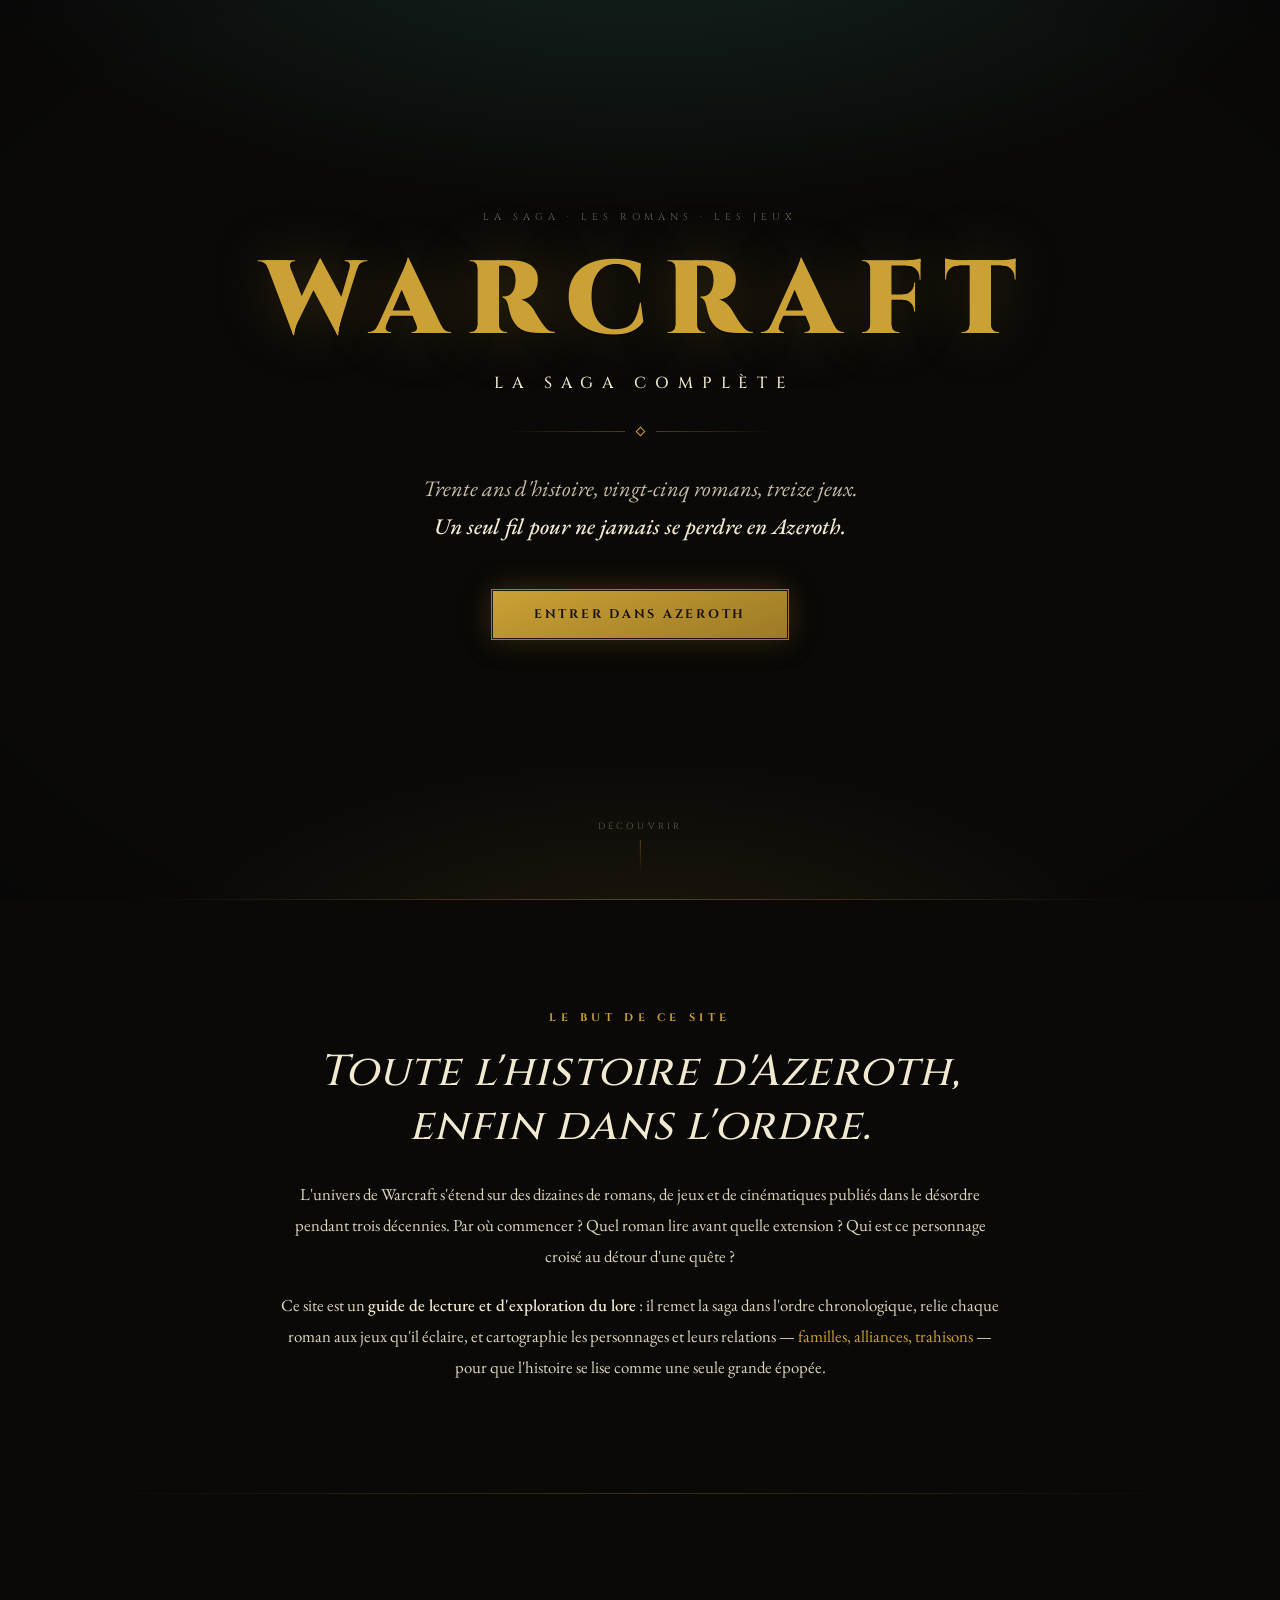
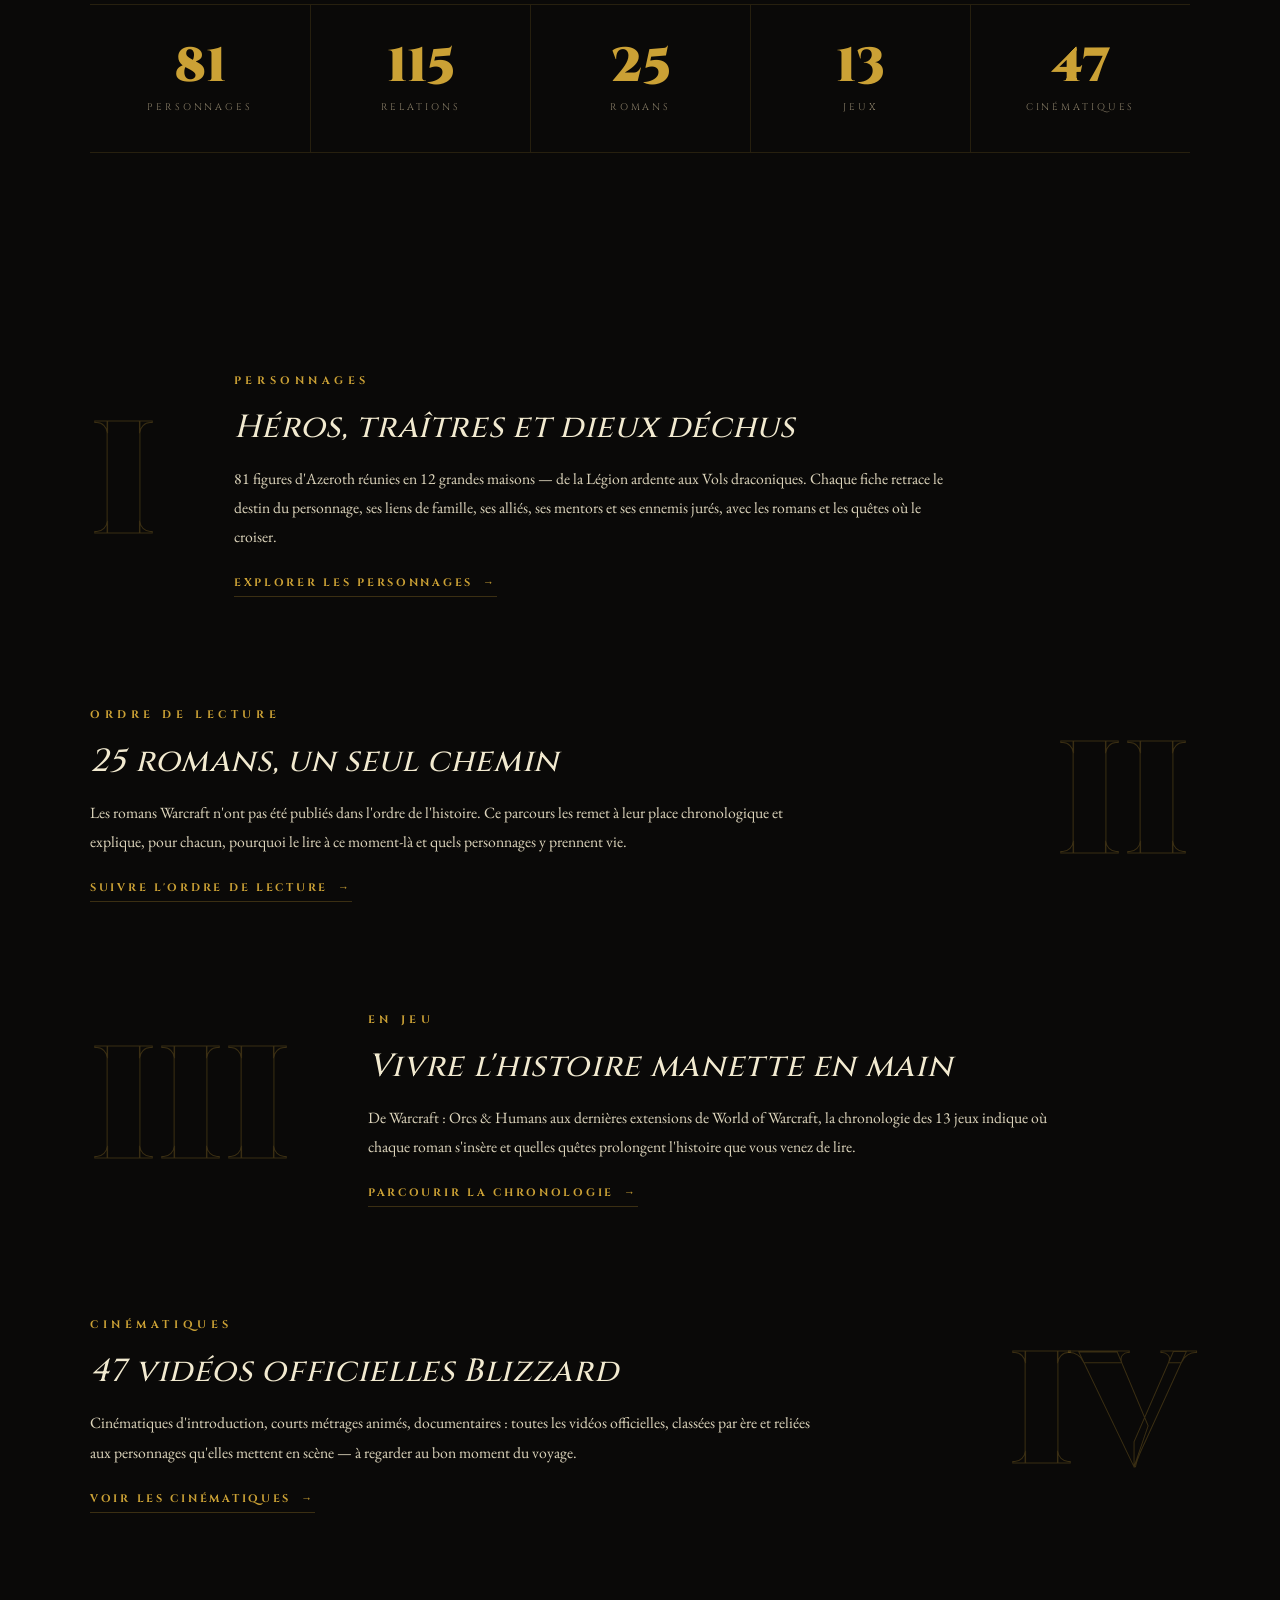
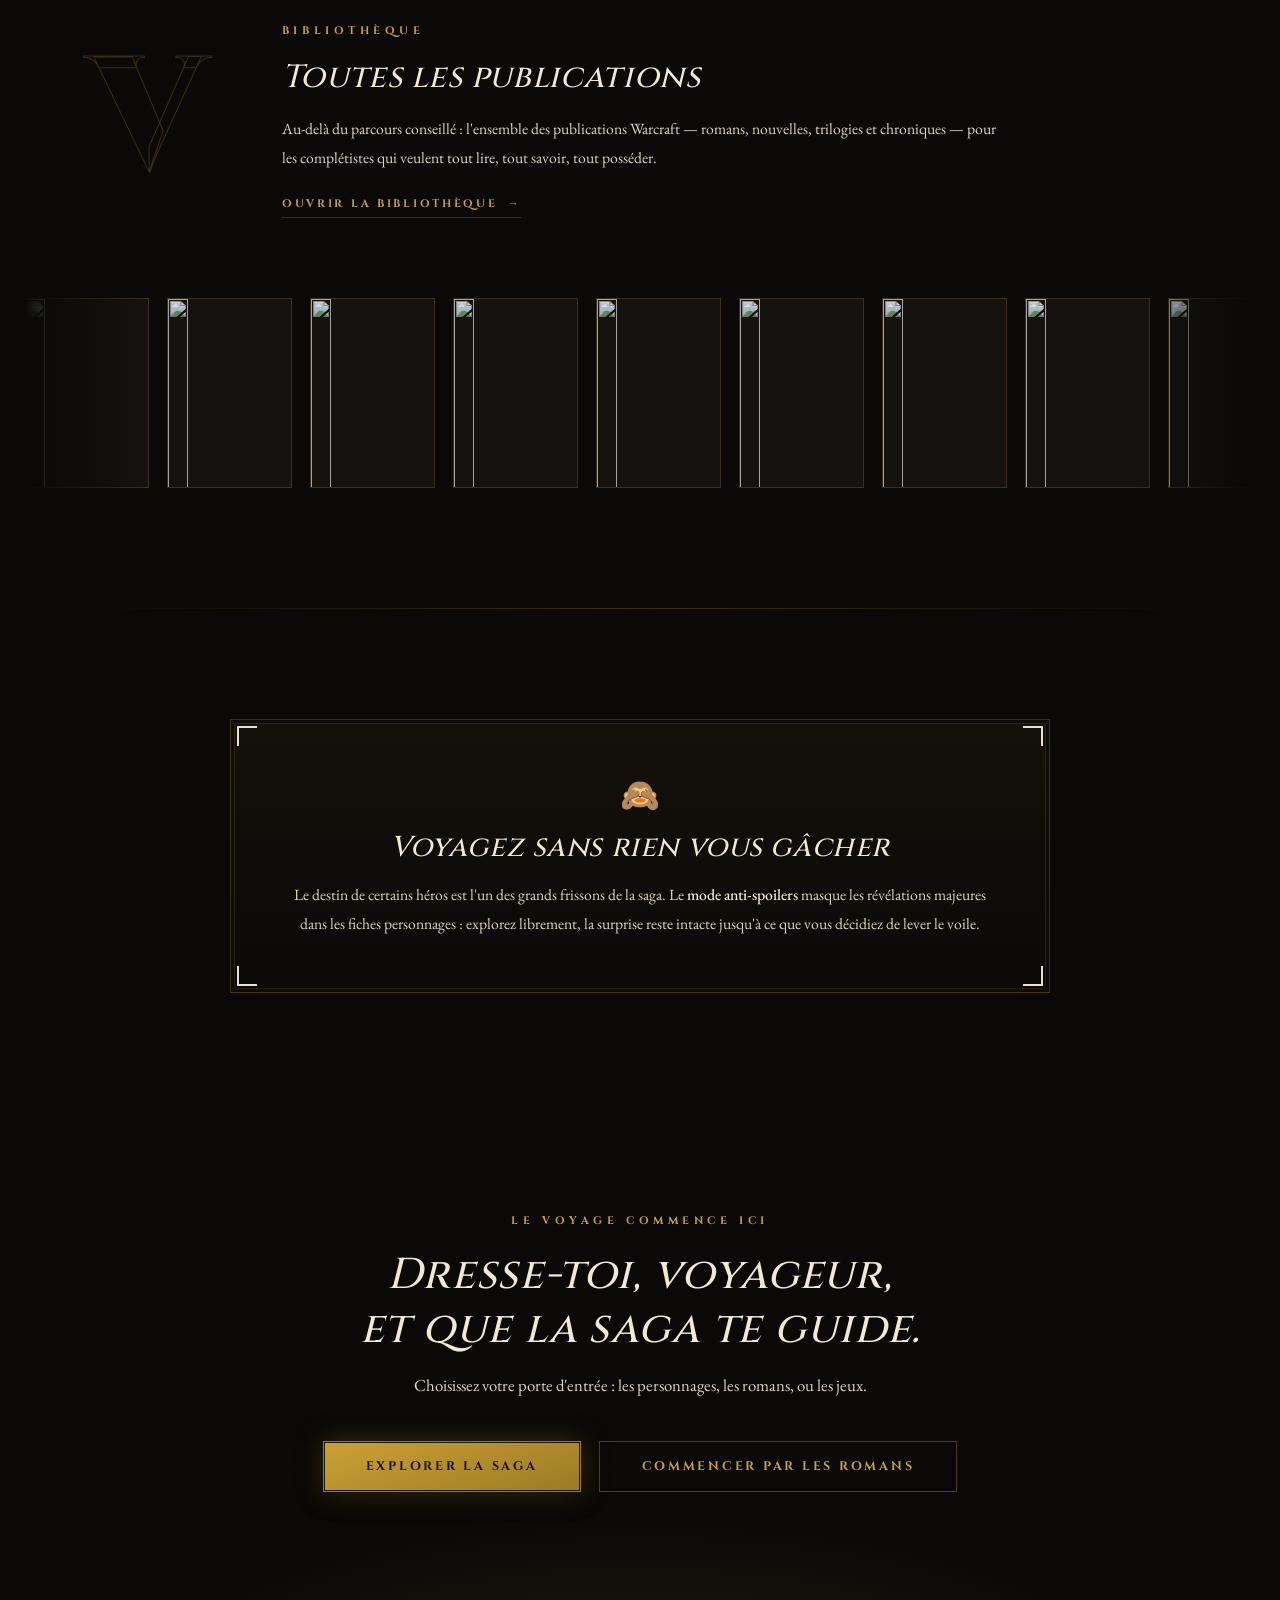
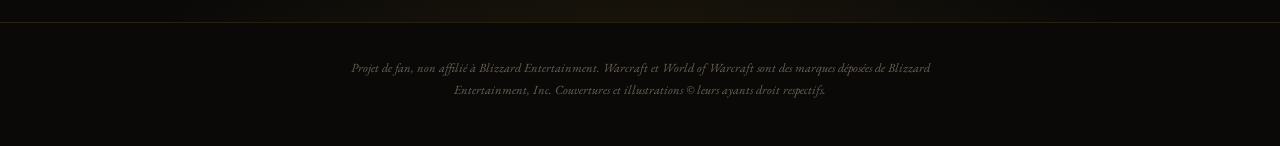
==== index.html @ 32d2cb2a "Warcraft lore project: character tree, reading order, and cinematics" ====
<!DOCTYPE html>
<html lang="fr">
<head>
<meta charset="UTF-8">
<meta name="viewport" content="width=device-width, initial-scale=1.0">
<title>Warcraft — La Saga complète</title>
<link href="https://fonts.googleapis.com/css2?family=Cinzel:wght@500;700;900&family=EB+Garamond:ital,wght@0,400;0,500;1,400;1,500&display=swap" rel="stylesheet">
<style>
:root{
  --bg:#0a0908;
  --panel:#151210;
  --ink:#e8e2d4;--ink-bright:#f2ead0;
  --muted:#8a7f68;--faint:#6b6252;
  --gold:#cba135;--gold-dark:#9c7a25;
  --gold-15:rgba(203,161,53,.15);--gold-25:rgba(203,161,53,.25);--gold-35:rgba(203,161,53,.35);
  --blood:#b0402f;--fel:#82c437;--draenei:#6db3d8;
  --body-text:#ddd5bc;--body-dim:#c9bfa8;
}
*{box-sizing:border-box;margin:0;padding:0;-webkit-tap-highlight-color:transparent}
html{scroll-behavior:smooth}
body{background:var(--bg);color:var(--ink);font-family:'EB Garamond',serif;overflow-x:hidden}

/* ═══ HERO ═══ */
.hero{
  position:relative;min-height:100vh;min-height:100svh;
  display:flex;flex-direction:column;align-items:center;justify-content:center;
  text-align:center;padding:40px 24px 90px;
  background:
    radial-gradient(ellipse 90% 55% at 50% -10%,rgba(28,58,48,.55) 0%,transparent 60%),
    radial-gradient(ellipse 70% 45% at 50% 108%,rgba(203,161,53,.10) 0%,transparent 55%),
    var(--bg);
}
.hero::before{ /* vignette */
  content:"";position:absolute;inset:0;pointer-events:none;
  background:radial-gradient(ellipse 100% 100% at 50% 50%,transparent 55%,rgba(0,0,0,.55) 100%);
}
.hero::after{ /* lueur horizon */
  content:"";position:absolute;left:10%;right:10%;bottom:0;height:1px;
  background:linear-gradient(90deg,transparent,var(--gold-35),transparent);
}
.hero-kicker{position:relative;font-family:'Cinzel',serif;font-size:.62rem;letter-spacing:.5em;text-transform:uppercase;color:var(--faint);margin-bottom:26px}
.hero h1{
  position:relative;font-family:'Cinzel',serif;font-weight:900;
  font-size:clamp(2.6rem,11vw,6.5rem);letter-spacing:.18em;text-transform:uppercase;
  color:var(--gold);line-height:1;margin-right:-.18em;
  text-shadow:0 0 60px rgba(203,161,53,.25),0 2px 0 rgba(0,0,0,.6);
}
.hero-sub{position:relative;font-family:'Cinzel',serif;font-weight:500;font-size:clamp(.7rem,2.4vw,1rem);letter-spacing:.55em;text-transform:uppercase;color:var(--ink-bright);margin:18px 0 0;margin-right:-.55em}
.hero-divider{position:relative;display:flex;align-items:center;gap:12px;margin:34px 0}
.hero-divider span{width:min(120px,22vw);height:1px;background:linear-gradient(90deg,transparent,var(--gold-35))}
.hero-divider span:last-child{background:linear-gradient(90deg,var(--gold-35),transparent)}
.hero-divider i{width:7px;height:7px;border:1px solid var(--gold);transform:rotate(45deg)}
.hero-tag{position:relative;font-style:italic;font-size:clamp(1.05rem,3vw,1.4rem);color:var(--body-dim);max-width:640px;line-height:1.7}
.hero-tag b{color:var(--ink-bright);font-weight:500}
.hero-cta{margin-top:44px;position:relative}
.btn{
  display:inline-block;font-family:'Cinzel',serif;font-weight:700;font-size:.78rem;
  letter-spacing:.22em;text-transform:uppercase;text-decoration:none;
  color:#1a1210;background:linear-gradient(160deg,var(--gold),var(--gold-dark));
  padding:16px 42px;border:1px solid var(--gold-dark);
  box-shadow:0 0 0 1px rgba(10,9,8,.9) inset,0 0 30px rgba(203,161,53,.25),0 6px 20px rgba(0,0,0,.5);
  transition:transform .2s,box-shadow .2s;
}
.btn:hover{transform:translateY(-2px);box-shadow:0 0 0 1px rgba(10,9,8,.9) inset,0 0 45px rgba(203,161,53,.4),0 10px 26px rgba(0,0,0,.55)}
.btn.ghost{
  color:var(--gold);background:none;border:1px solid var(--gold-35);box-shadow:none;
}
.btn.ghost:hover{border-color:var(--gold);background:var(--gold-15);box-shadow:none}
.scroll-cue{
  position:absolute;bottom:26px;left:50%;transform:translateX(-50%);
  color:var(--faint);text-decoration:none;font-family:'Cinzel',serif;
  font-size:.56rem;letter-spacing:.35em;text-transform:uppercase;
  display:flex;flex-direction:column;align-items:center;gap:8px;
}
.scroll-cue::after{content:"";width:1px;height:34px;background:linear-gradient(180deg,var(--gold-35),transparent);animation:cue 2.2s ease infinite}
@keyframes cue{0%,100%{transform:scaleY(.4);transform-origin:top;opacity:.4}50%{transform:scaleY(1);opacity:1}}

/* ═══ SECTIONS COMMUNES ═══ */
section{position:relative;padding:110px 24px}
.wrap{max-width:1100px;margin:0 auto}
.kicker{font-family:'Cinzel',serif;font-weight:700;font-size:.68rem;letter-spacing:.42em;text-transform:uppercase;color:var(--gold);margin-bottom:20px}
.headline{font-family:'Cinzel',serif;font-style:italic;font-weight:500;font-size:clamp(1.7rem,5vw,2.7rem);color:var(--ink-bright);line-height:1.25;letter-spacing:.02em;margin-bottom:26px}
.prose{font-size:1.05rem;line-height:1.85;color:var(--body-text);max-width:720px}
.prose + .prose{margin-top:18px}
.prose b{color:var(--ink-bright);font-weight:500}
.prose .g{color:var(--gold)}
.rule{height:1px;max-width:1100px;margin:0 auto;background:linear-gradient(90deg,transparent,var(--gold-25),transparent)}

/* Apparition au scroll */
.reveal{opacity:0;transform:translateY(26px);transition:opacity .7s ease,transform .7s ease}
.reveal.in{opacity:1;transform:none}

/* ═══ MANIFESTE ═══ */
#but{text-align:center}
#but .prose{margin-left:auto;margin-right:auto}

/* ═══ CHIFFRES ═══ */
.stats{display:flex;flex-wrap:wrap;justify-content:center;gap:0;border-top:1px solid var(--gold-15);border-bottom:1px solid var(--gold-15)}
.stat{flex:1 1 160px;text-align:center;padding:38px 18px;border-left:1px solid var(--gold-15)}
.stat:first-child{border-left:none}
.stat .n{font-family:'Cinzel',serif;font-weight:900;font-size:clamp(2rem,5vw,3rem);color:var(--gold);line-height:1}
.stat .l{margin-top:10px;font-family:'Cinzel',serif;font-size:.6rem;letter-spacing:.3em;text-transform:uppercase;color:var(--muted)}

/* ═══ CHAPITRES (features) ═══ */
.chapter{display:flex;align-items:center;gap:clamp(30px,6vw,80px);max-width:1100px;margin:0 auto}
.chapter + .chapter{margin-top:110px}
.chapter:nth-child(even){flex-direction:row-reverse}
.ch-num{
  flex:0 0 auto;font-family:'Cinzel',serif;font-weight:900;
  font-size:clamp(5rem,14vw,10rem);line-height:.9;color:transparent;
  -webkit-text-stroke:1px var(--gold-25);user-select:none;
}
.ch-body{flex:1;min-width:0}
.ch-body .headline{font-size:clamp(1.4rem,3.6vw,2rem);margin-bottom:16px}
.ch-body .prose{font-size:.98rem}
.ch-link{display:inline-flex;align-items:center;gap:10px;margin-top:24px;font-family:'Cinzel',serif;font-weight:700;font-size:.68rem;letter-spacing:.25em;text-transform:uppercase;color:var(--gold);text-decoration:none;border-bottom:1px solid var(--gold-25);padding-bottom:6px;transition:border-color .2s,gap .2s}
.ch-link:hover{border-color:var(--gold);gap:16px}
.ch-link::after{content:"→"}
@media(max-width:720px){
  .chapter,.chapter:nth-child(even){flex-direction:column;text-align:center;gap:14px}
  .ch-num{font-size:4.4rem}
  .chapter .prose{margin-left:auto;margin-right:auto}
}

/* ═══ FRISE DE COUVERTURES ═══ */
.covers-strip{position:relative;margin-top:70px;overflow:hidden;padding:10px 0}
.covers-strip::before,.covers-strip::after{content:"";position:absolute;top:0;bottom:0;width:120px;z-index:2;pointer-events:none}
.covers-strip::before{left:0;background:linear-gradient(90deg,var(--bg),transparent)}
.covers-strip::after{right:0;background:linear-gradient(-90deg,var(--bg),transparent)}
.covers-row{display:flex;gap:18px;width:max-content;animation:slide 55s linear infinite}
.covers-strip:hover .covers-row{animation-play-state:paused}
@keyframes slide{from{transform:translateX(0)}to{transform:translateX(-50%)}}
.covers-row img{
  height:190px;aspect-ratio:250/380;object-fit:cover;display:block;
  background:#1a1512;border:1px solid var(--gold-25);
  filter:saturate(.8) brightness(.85);transition:filter .3s,transform .3s;
}
.covers-row img:hover{filter:none;transform:translateY(-4px)}

/* ═══ ANTI-SPOILERS ═══ */
.spoiler-box{
  max-width:820px;margin:0 auto;text-align:center;padding:54px 34px;position:relative;
  border:1px solid var(--gold-25);
  box-shadow:inset 0 0 0 3px rgba(10,9,8,.9),inset 0 0 0 4px var(--gold-15);
  background:linear-gradient(180deg,rgba(203,161,53,.05),transparent);
}
.corner{position:absolute;width:20px;height:20px;border-color:var(--gold)}
.corner.tl{left:6px;top:6px;border-top:2px solid;border-left:2px solid}
.corner.tr{right:6px;top:6px;border-top:2px solid;border-right:2px solid}
.corner.bl{left:6px;bottom:6px;border-bottom:2px solid;border-left:2px solid}
.corner.br{right:6px;bottom:6px;border-bottom:2px solid;border-right:2px solid}
.spoiler-box .emoji{font-size:2rem;margin-bottom:14px}
.spoiler-box .headline{font-size:clamp(1.3rem,3.4vw,1.8rem);margin-bottom:14px}
.spoiler-box .prose{margin-left:auto;margin-right:auto;font-size:.98rem}

/* ═══ FINAL ═══ */
#final{text-align:center;padding-bottom:130px;
  background:radial-gradient(ellipse 70% 60% at 50% 115%,rgba(203,161,53,.12) 0%,transparent 60%)}
#final .headline{margin-bottom:14px}
#final .prose{margin:0 auto 40px}
.cta-row{display:flex;flex-wrap:wrap;justify-content:center;gap:18px}

/* ═══ FOOTER ═══ */
footer{border-top:1px solid var(--gold-15);padding:34px 24px 44px;text-align:center}
footer p{font-size:.78rem;color:var(--faint);font-style:italic;line-height:1.8;max-width:640px;margin:0 auto}
</style>
</head>
<body>

<!-- ═══ HERO ═══ -->
<header class="hero">
  <div class="hero-kicker">La saga · Les romans · Les jeux</div>
  <h1>Warcraft</h1>
  <div class="hero-sub">La Saga complète</div>
  <div class="hero-divider"><span></span><i></i><span></span></div>
  <p class="hero-tag">Trente ans d'histoire, vingt-cinq romans, treize jeux.<br>
  <b>Un seul fil pour ne jamais se perdre en Azeroth.</b></p>
  <div class="hero-cta"><a class="btn" href="arbre-cytoscape.html">Entrer dans Azeroth</a></div>
  <a class="scroll-cue" href="#but">Découvrir</a>
</header>

<!-- ═══ LE BUT ═══ -->
<section id="but">
  <div class="wrap reveal">
    <div class="kicker">Le but de ce site</div>
    <h2 class="headline">Toute l'histoire d'Azeroth,<br>enfin dans l'ordre.</h2>
    <p class="prose">L'univers de Warcraft s'étend sur des dizaines de romans, de jeux et de cinématiques publiés dans le désordre pendant trois décennies. Par où commencer&nbsp;? Quel roman lire avant quelle extension&nbsp;? Qui est ce personnage croisé au détour d'une quête&nbsp;?</p>
    <p class="prose">Ce site est un <b>guide de lecture et d'exploration du lore</b>&nbsp;: il remet la saga dans l'ordre chronologique, relie chaque roman aux jeux qu'il éclaire, et cartographie les personnages et leurs relations — <span class="g">familles, alliances, trahisons</span> — pour que l'histoire se lise comme une seule grande épopée.</p>
  </div>
</section>

<div class="rule"></div>

<!-- ═══ CHIFFRES ═══ -->
<section id="chiffres">
  <div class="wrap reveal">
    <div class="stats">
      <div class="stat"><div class="n">81</div><div class="l">Personnages</div></div>
      <div class="stat"><div class="n">115</div><div class="l">Relations</div></div>
      <div class="stat"><div class="n">25</div><div class="l">Romans</div></div>
      <div class="stat"><div class="n">13</div><div class="l">Jeux</div></div>
      <div class="stat"><div class="n">47</div><div class="l">Cinématiques</div></div>
    </div>
  </div>
</section>

<!-- ═══ CHAPITRES ═══ -->
<section id="chapitres">
  <div class="chapter reveal">
    <div class="ch-num">I</div>
    <div class="ch-body">
      <div class="kicker">Personnages</div>
      <h3 class="headline">Héros, traîtres et dieux déchus</h3>
      <p class="prose">81 figures d'Azeroth réunies en 12 grandes maisons — de la Légion ardente aux Vols draconiques. Chaque fiche retrace le destin du personnage, ses liens de famille, ses alliés, ses mentors et ses ennemis jurés, avec les romans et les quêtes où le croiser.</p>
      <a class="ch-link" href="arbre-cytoscape.html#tree">Explorer les personnages</a>
    </div>
  </div>

  <div class="chapter reveal">
    <div class="ch-num">II</div>
    <div class="ch-body">
      <div class="kicker">Ordre de lecture</div>
      <h3 class="headline">25 romans, un seul chemin</h3>
      <p class="prose">Les romans Warcraft n'ont pas été publiés dans l'ordre de l'histoire. Ce parcours les remet à leur place chronologique et explique, pour chacun, pourquoi le lire à ce moment-là et quels personnages y prennent vie.</p>
      <a class="ch-link" href="arbre-cytoscape.html#books">Suivre l'ordre de lecture</a>
    </div>
  </div>

  <div class="chapter reveal">
    <div class="ch-num">III</div>
    <div class="ch-body">
      <div class="kicker">En jeu</div>
      <h3 class="headline">Vivre l'histoire manette en main</h3>
      <p class="prose">De Warcraft&nbsp;: Orcs &amp; Humans aux dernières extensions de World of Warcraft, la chronologie des 13 jeux indique où chaque roman s'insère et quelles quêtes prolongent l'histoire que vous venez de lire.</p>
      <a class="ch-link" href="arbre-cytoscape.html#game">Parcourir la chronologie</a>
    </div>
  </div>

  <div class="chapter reveal">
    <div class="ch-num">IV</div>
    <div class="ch-body">
      <div class="kicker">Cinématiques</div>
      <h3 class="headline">47 vidéos officielles Blizzard</h3>
      <p class="prose">Cinématiques d'introduction, courts métrages animés, documentaires&nbsp;: toutes les vidéos officielles, classées par ère et reliées aux personnages qu'elles mettent en scène — à regarder au bon moment du voyage.</p>
      <a class="ch-link" href="arbre-cytoscape.html#videos">Voir les cinématiques</a>
    </div>
  </div>

  <div class="chapter reveal">
    <div class="ch-num">V</div>
    <div class="ch-body">
      <div class="kicker">Bibliothèque</div>
      <h3 class="headline">Toutes les publications</h3>
      <p class="prose">Au-delà du parcours conseillé&nbsp;: l'ensemble des publications Warcraft — romans, nouvelles, trilogies et chroniques — pour les complétistes qui veulent tout lire, tout savoir, tout posséder.</p>
      <a class="ch-link" href="arbre-cytoscape.html#lib">Ouvrir la bibliothèque</a>
    </div>
  </div>

  <!-- Frise de couvertures -->
  <div class="covers-strip reveal">
    <div class="covers-row" id="covers-row">
      <img src="https://warcraft.wiki.gg/images/thumb/RiseoftheHorde-Cover2016.jpg/250px-RiseoftheHorde-Cover2016.jpg" alt="" loading="lazy">
      <img src="https://warcraft.wiki.gg/images/thumb/LastGuardian-Cover-2016.jpg/250px-LastGuardian-Cover-2016.jpg" alt="" loading="lazy">
      <img src="https://warcraft.wiki.gg/images/thumb/TidesofDarkness-Cover.jpg/250px-TidesofDarkness-Cover.jpg" alt="" loading="lazy">
      <img src="https://warcraft.wiki.gg/images/thumb/DayoftheDragon-Cover2019.jpg/250px-DayoftheDragon-Cover2019.jpg" alt="" loading="lazy">
      <img src="https://warcraft.wiki.gg/images/thumb/BeyondtheDarkPortal-Cover.jpg/250px-BeyondtheDarkPortal-Cover.jpg" alt="" loading="lazy">
      <img src="https://warcraft.wiki.gg/images/thumb/OfBloodandHonor-Cover.jpg/250px-OfBloodandHonor-Cover.jpg" alt="" loading="lazy">
      <img src="https://warcraft.wiki.gg/images/thumb/CycleofHatred.jpg/250px-CycleofHatred.jpg" alt="" loading="lazy">
      <img src="https://warcraft.wiki.gg/images/thumb/WaroftheAncients-One-Cover2017.jpg/250px-WaroftheAncients-One-Cover2017.jpg" alt="" loading="lazy">
      <img src="https://warcraft.wiki.gg/images/thumb/ShatteringCover-Blizzard_Legends.jpg/250px-ShatteringCover-Blizzard_Legends.jpg" alt="" loading="lazy">
      <img src="https://warcraft.wiki.gg/images/thumb/ThrallTwilightOfTheAspectsCover.jpg/250px-ThrallTwilightOfTheAspectsCover.jpg" alt="" loading="lazy">
    </div>
  </div>
</section>

<div class="rule"></div>

<!-- ═══ ANTI-SPOILERS ═══ -->
<section id="spoilers">
  <div class="spoiler-box reveal">
    <i class="corner tl"></i><i class="corner tr"></i><i class="corner bl"></i><i class="corner br"></i>
    <div class="emoji">🙈</div>
    <h3 class="headline">Voyagez sans rien vous gâcher</h3>
    <p class="prose">Le destin de certains héros est l'un des grands frissons de la saga. Le <b>mode anti-spoilers</b> masque les révélations majeures dans les fiches personnages&nbsp;: explorez librement, la surprise reste intacte jusqu'à ce que vous décidiez de lever le voile.</p>
  </div>
</section>

<!-- ═══ FINAL ═══ -->
<section id="final">
  <div class="wrap reveal">
    <div class="kicker">Le voyage commence ici</div>
    <h2 class="headline">Dresse-toi, voyageur,<br>et que la saga te guide.</h2>
    <p class="prose">Choisissez votre porte d'entrée&nbsp;: les personnages, les romans, ou les jeux.</p>
    <div class="cta-row">
      <a class="btn" href="arbre-cytoscape.html">Explorer la saga</a>
      <a class="btn ghost" href="arbre-cytoscape.html#books">Commencer par les romans</a>
    </div>
  </div>
</section>

<footer>
  <p>Projet de fan, non affilié à Blizzard Entertainment. Warcraft et World of Warcraft sont des marques déposées de Blizzard Entertainment, Inc. Couvertures et illustrations © leurs ayants droit respectifs.</p>
</footer>

<script>
/* Apparition au scroll */
const io=new IntersectionObserver(es=>es.forEach(e=>{
  if(e.isIntersecting){e.target.classList.add("in");io.unobserve(e.target)}
}),{threshold:.15});
document.querySelectorAll(".reveal").forEach(el=>io.observe(el));

/* Boucle infinie de la frise : on duplique la rangée */
const row=document.getElementById("covers-row");
row.innerHTML+=row.innerHTML;
</script>

</body>
</html>
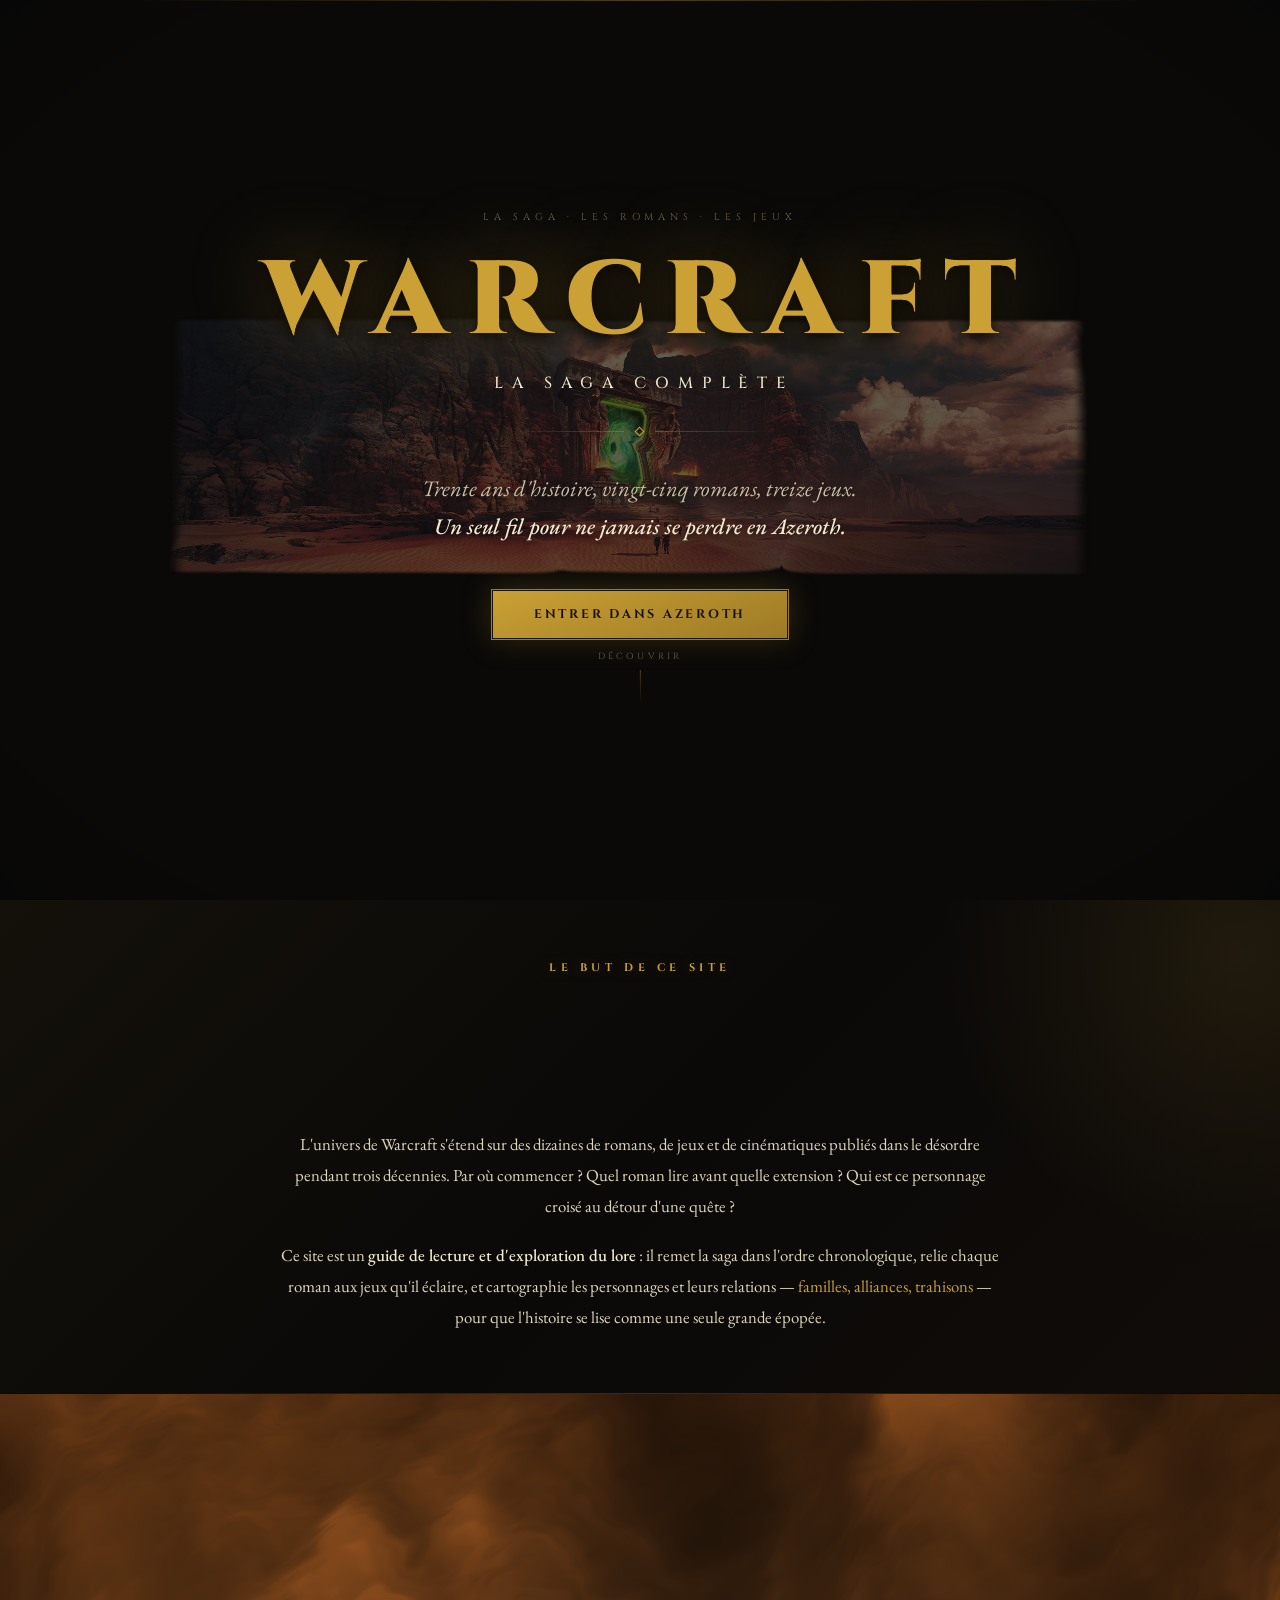
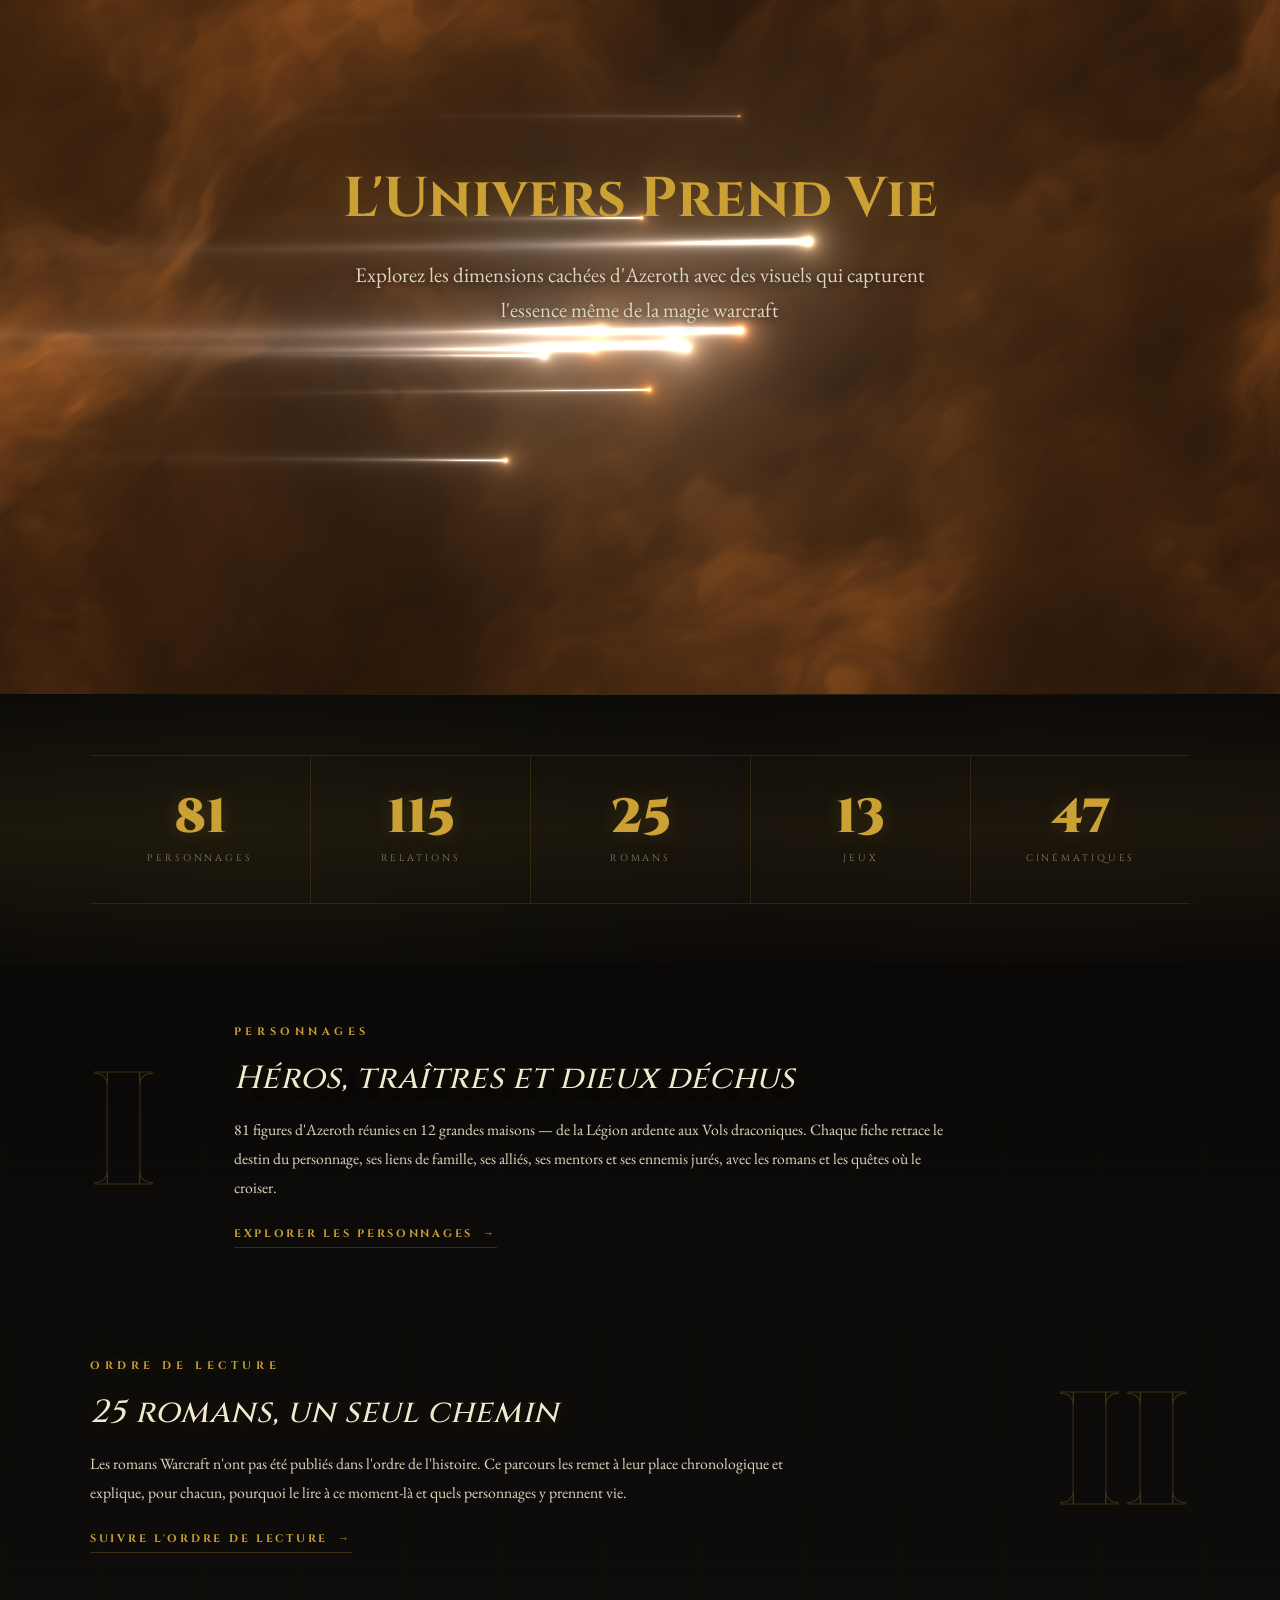
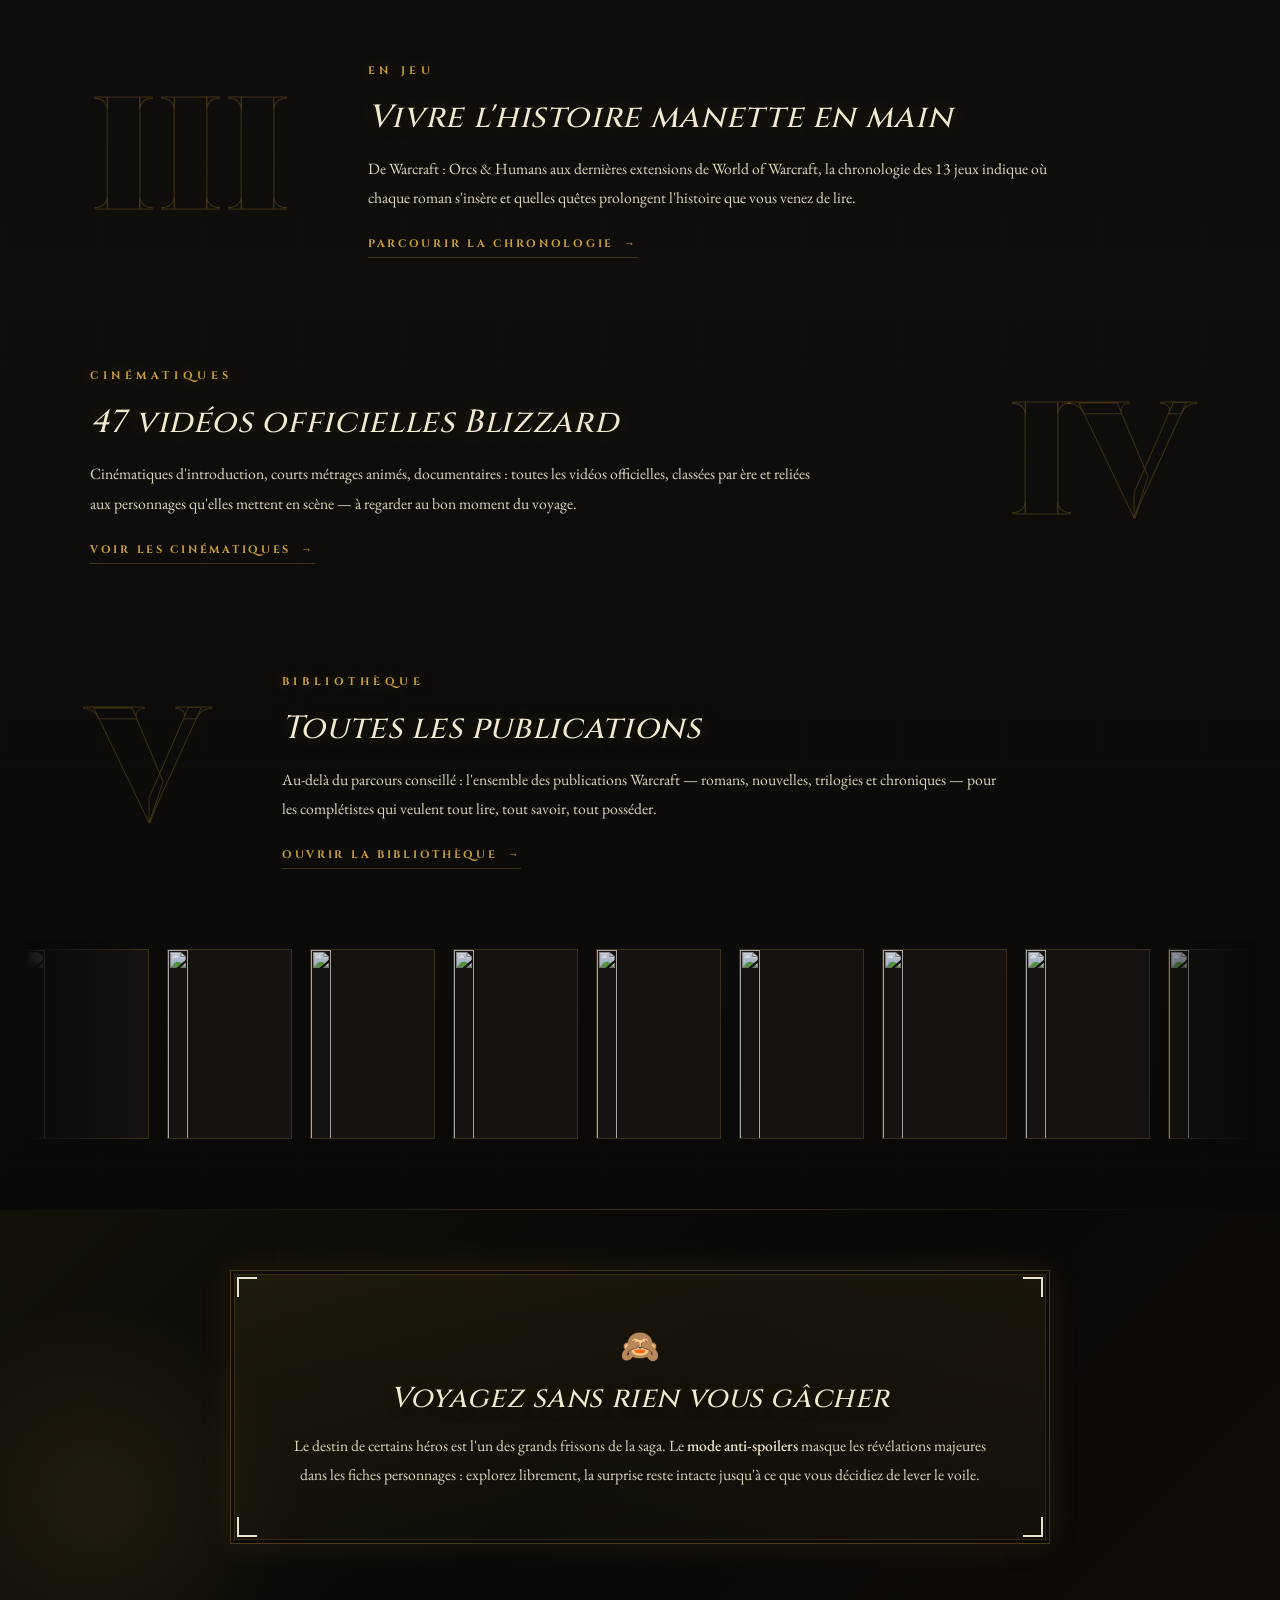
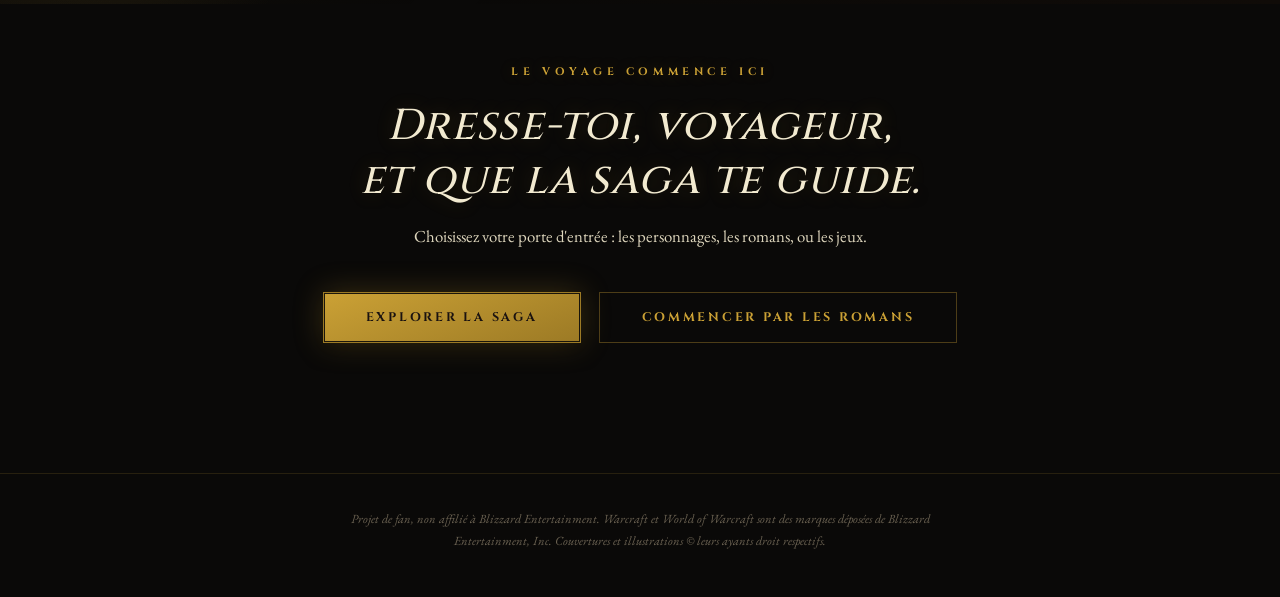
==== commit f5a6fec2: "Enhanced landing page with WebGL water ripple effect and animated shader hero - Added water-ripple.j" ====
--- a/index.html
+++ b/index.html
@@ -24,11 +24,20 @@
 .hero{
   position:relative;min-height:100vh;min-height:100svh;
   display:flex;flex-direction:column;align-items:center;justify-content:center;
-  text-align:center;padding:40px 24px 90px;
-  background:
-    radial-gradient(ellipse 90% 55% at 50% -10%,rgba(28,58,48,.55) 0%,transparent 60%),
-    radial-gradient(ellipse 70% 45% at 50% 108%,rgba(203,161,53,.10) 0%,transparent 55%),
-    var(--bg);
+  text-align:center;overflow:hidden;
+}
+#water-ripple-canvas{
+  position:absolute;top:0;left:0;width:100%;height:100%;
+  display:block;z-index:0;opacity:.35;margin:0;padding:0;border:0;
+}
+.hero::after{
+  content:'';position:absolute;inset:0;background:linear-gradient(180deg,rgba(10,9,8,.65) 0%,rgba(10,9,8,.55) 50%,rgba(10,9,8,.65) 100%);
+  z-index:5;pointer-events:none;
+}
+.hero-content{
+  position:relative;z-index:10;padding:40px 24px 90px;
+  display:flex;flex-direction:column;align-items:center;justify-content:center;
+  pointer-events:auto;
 }
 .hero::before{ /* vignette */
   content:"";position:absolute;inset:0;pointer-events:none;
@@ -43,14 +52,14 @@
   position:relative;font-family:'Cinzel',serif;font-weight:900;
   font-size:clamp(2.6rem,11vw,6.5rem);letter-spacing:.18em;text-transform:uppercase;
   color:var(--gold);line-height:1;margin-right:-.18em;
-  text-shadow:0 0 60px rgba(203,161,53,.25),0 2px 0 rgba(0,0,0,.6);
+  text-shadow:0 0 80px rgba(203,161,53,.4),0 0 30px rgba(0,0,0,.9),0 4px 8px rgba(0,0,0,.8);
 }
 .hero-sub{position:relative;font-family:'Cinzel',serif;font-weight:500;font-size:clamp(.7rem,2.4vw,1rem);letter-spacing:.55em;text-transform:uppercase;color:var(--ink-bright);margin:18px 0 0;margin-right:-.55em}
 .hero-divider{position:relative;display:flex;align-items:center;gap:12px;margin:34px 0}
 .hero-divider span{width:min(120px,22vw);height:1px;background:linear-gradient(90deg,transparent,var(--gold-35))}
 .hero-divider span:last-child{background:linear-gradient(90deg,var(--gold-35),transparent)}
 .hero-divider i{width:7px;height:7px;border:1px solid var(--gold);transform:rotate(45deg)}
-.hero-tag{position:relative;font-style:italic;font-size:clamp(1.05rem,3vw,1.4rem);color:var(--body-dim);max-width:640px;line-height:1.7}
+.hero-tag{position:relative;font-style:italic;font-size:clamp(1.05rem,3vw,1.4rem);color:var(--body-dim);max-width:640px;line-height:1.7;text-shadow:0 2px 8px rgba(0,0,0,.8),0 0 20px rgba(0,0,0,.6)}
 .hero-tag b{color:var(--ink-bright);font-weight:500}
 .hero-cta{margin-top:44px;position:relative}
 .btn{
@@ -76,10 +85,27 @@
 @keyframes cue{0%,100%{transform:scaleY(.4);transform-origin:top;opacity:.4}50%{transform:scaleY(1);opacity:1}}
 
 /* ═══ SECTIONS COMMUNES ═══ */
-section{position:relative;padding:110px 24px}
+section{position:relative;padding:60px 24px}
 .wrap{max-width:1100px;margin:0 auto}
-.kicker{font-family:'Cinzel',serif;font-weight:700;font-size:.68rem;letter-spacing:.42em;text-transform:uppercase;color:var(--gold);margin-bottom:20px}
-.headline{font-family:'Cinzel',serif;font-style:italic;font-weight:500;font-size:clamp(1.7rem,5vw,2.7rem);color:var(--ink-bright);line-height:1.25;letter-spacing:.02em;margin-bottom:26px}
+.kicker{
+  font-family:'Cinzel',serif;font-weight:700;font-size:.68rem;
+  letter-spacing:.42em;text-transform:uppercase;
+  color:var(--gold);margin-bottom:20px;
+  text-shadow:0 0 15px rgba(203,161,53,.3);
+  animation:slideDown .6s ease forwards;
+  opacity:0;
+}
+@keyframes slideDown{from{opacity:0;transform:translateY(-10px)}to{opacity:1;transform:translateY(0)}}
+.headline{
+  font-family:'Cinzel',serif;font-style:italic;font-weight:500;
+  font-size:clamp(1.7rem,5vw,2.7rem);color:var(--ink-bright);
+  line-height:1.25;letter-spacing:.02em;margin-bottom:26px;
+  text-shadow:0 0 20px rgba(203,161,53,.2), 0 4px 12px rgba(0,0,0,.4);
+  transition:all .3s ease;
+}
+.headline:hover{
+  text-shadow:0 0 40px rgba(203,161,53,.4), 0 4px 20px rgba(0,0,0,.5);
+}
 .prose{font-size:1.05rem;line-height:1.85;color:var(--body-text);max-width:720px}
 .prose + .prose{margin-top:18px}
 .prose b{color:var(--ink-bright);font-weight:500}
@@ -91,18 +117,67 @@
 .reveal.in{opacity:1;transform:none}
 
 /* ═══ MANIFESTE ═══ */
-#but{text-align:center}
+#but{
+  text-align:center;
+  background:linear-gradient(135deg,rgba(203,161,53,.05) 0%,transparent 50%,rgba(139,69,19,.05) 100%);
+  position:relative;
+  overflow:hidden;
+}
+#but::before{
+  content:'';position:absolute;top:-50%;right:-20%;width:600px;height:600px;
+  background:radial-gradient(circle,rgba(203,161,53,.1) 0%,transparent 70%);
+  animation:float 20s ease-in-out infinite;
+  z-index:0;pointer-events:none;
+}
+#but .wrap{position:relative;z-index:1}
 #but .prose{margin-left:auto;margin-right:auto}
+#but .headline{animation:fadeInUp .8s ease forwards;opacity:0}
+@keyframes float{0%,100%{transform:translateY(0px)}50%{transform:translateY(30px)}}
 
 /* ═══ CHIFFRES ═══ */
+#chiffres{
+  background:linear-gradient(180deg,rgba(10,9,8,0) 0%,rgba(203,161,53,.08) 50%,rgba(10,9,8,0) 100%);
+  position:relative;
+  overflow:hidden;
+}
+#chiffres::before{
+  content:'';position:absolute;inset:0;
+  background-image:radial-gradient(circle at 20% 50%, rgba(203,161,53,.03) 0%, transparent 50%),
+                    radial-gradient(circle at 80% 50%, rgba(139,69,19,.03) 0%, transparent 50%);
+  z-index:0;pointer-events:none;
+}
+#chiffres .wrap{position:relative;z-index:1}
 .stats{display:flex;flex-wrap:wrap;justify-content:center;gap:0;border-top:1px solid var(--gold-15);border-bottom:1px solid var(--gold-15)}
-.stat{flex:1 1 160px;text-align:center;padding:38px 18px;border-left:1px solid var(--gold-15)}
+.stat{flex:1 1 160px;text-align:center;padding:38px 18px;border-left:1px solid var(--gold-15);transition:all .3s ease}
+.stat:hover{background:rgba(203,161,53,.05);transform:translateY(-2px)}
 .stat:first-child{border-left:none}
-.stat .n{font-family:'Cinzel',serif;font-weight:900;font-size:clamp(2rem,5vw,3rem);color:var(--gold);line-height:1}
+.stat .n{font-family:'Cinzel',serif;font-weight:900;font-size:clamp(2rem,5vw,3rem);color:var(--gold);line-height:1;text-shadow:0 0 20px rgba(203,161,53,.2)}
 .stat .l{margin-top:10px;font-family:'Cinzel',serif;font-size:.6rem;letter-spacing:.3em;text-transform:uppercase;color:var(--muted)}
 
 /* ═══ CHAPITRES (features) ═══ */
-.chapter{display:flex;align-items:center;gap:clamp(30px,6vw,80px);max-width:1100px;margin:0 auto}
+#chapitres{
+  background:linear-gradient(to bottom,
+    rgba(10,9,8,1) 0%,
+    rgba(30,25,20,.3) 50%,
+    rgba(10,9,8,1) 100%);
+  position:relative;
+}
+#chapitres::before{
+  content:'';position:absolute;top:0;left:0;right:0;height:100%;
+  background-image:
+    linear-gradient(90deg, rgba(203,161,53,.02) 1px, transparent 1px),
+    linear-gradient(0deg, rgba(203,161,53,.02) 1px, transparent 1px);
+  background-size:100px 100px;
+  opacity:.5;pointer-events:none;
+}
+#chapitres .wrap{position:relative;z-index:1}
+.chapter{display:flex;align-items:center;gap:clamp(30px,6vw,80px);max-width:1100px;margin:0 auto;position:relative}
+.chapter::before{
+  content:'';position:absolute;left:-100px;top:0;bottom:0;width:1px;
+  background:linear-gradient(180deg,transparent 0%,var(--gold-25) 50%,transparent 100%);
+  opacity:0;transition:opacity .5s ease;
+}
+.chapter:hover::before{opacity:1}
 .chapter + .chapter{margin-top:110px}
 .chapter:nth-child(even){flex-direction:row-reverse}
 .ch-num{
@@ -138,11 +213,32 @@
 .covers-row img:hover{filter:none;transform:translateY(-4px)}
 
 /* ═══ ANTI-SPOILERS ═══ */
+#spoilers{
+  background:linear-gradient(135deg,rgba(203,161,53,.05) 0%,transparent 50%,rgba(139,69,19,.05) 100%);
+  position:relative;
+  overflow:hidden;
+}
+#spoilers::before{
+  content:'';position:absolute;bottom:-100px;left:-100px;
+  width:400px;height:400px;
+  background:radial-gradient(circle,rgba(203,161,53,.1) 0%,transparent 70%);
+  animation:pulse 4s ease-in-out infinite;
+  z-index:0;pointer-events:none;
+}
+#spoilers .wrap{position:relative;z-index:1}
+@keyframes pulse{0%,100%{transform:scale(1);opacity:.5}50%{transform:scale(1.1);opacity:.8}}
 .spoiler-box{
   max-width:820px;margin:0 auto;text-align:center;padding:54px 34px;position:relative;
   border:1px solid var(--gold-25);
-  box-shadow:inset 0 0 0 3px rgba(10,9,8,.9),inset 0 0 0 4px var(--gold-15);
-  background:linear-gradient(180deg,rgba(203,161,53,.05),transparent);
+  box-shadow:inset 0 0 0 3px rgba(10,9,8,.9),inset 0 0 0 4px var(--gold-15),
+             0 0 30px rgba(203,161,53,.1);
+  background:linear-gradient(180deg,rgba(203,161,53,.08),rgba(203,161,53,.03));
+  transition:all .3s ease;
+}
+.spoiler-box:hover{
+  box-shadow:inset 0 0 0 3px rgba(10,9,8,.9),inset 0 0 0 4px var(--gold-15),
+             0 0 50px rgba(203,161,53,.2);
+  transform:translateY(-4px);
 }
 .corner{position:absolute;width:20px;height:20px;border-color:var(--gold)}
 .corner.tl{left:6px;top:6px;border-top:2px solid;border-left:2px solid}
@@ -154,11 +250,28 @@
 .spoiler-box .prose{margin-left:auto;margin-right:auto;font-size:.98rem}
 
 /* ═══ FINAL ═══ */
-#final{text-align:center;padding-bottom:130px;
-  background:radial-gradient(ellipse 70% 60% at 50% 115%,rgba(203,161,53,.12) 0%,transparent 60%)}
-#final .headline{margin-bottom:14px}
+#final{
+  text-align:center;padding-bottom:130px;
+  background:linear-gradient(180deg,
+    rgba(10,9,8,0) 0%,
+    radial-gradient(ellipse 70% 60% at 50% 115%,rgba(203,161,53,.15) 0%,transparent 60%) 50%,
+    rgba(10,9,8,0.2) 100%);
+  position:relative;
+  overflow:hidden;
+}
+#final::before{
+  content:'';position:absolute;top:0;inset-x:0;height:100%;
+  background-image:
+    linear-gradient(90deg, transparent 0%, rgba(203,161,53,.05) 50%, transparent 100%);
+  pointer-events:none;
+  z-index:0;
+}
+#final .wrap{position:relative;z-index:1}
+#final .headline{margin-bottom:14px;animation:slideInUp .8s ease forwards;opacity:0}
 #final .prose{margin:0 auto 40px}
-.cta-row{display:flex;flex-wrap:wrap;justify-content:center;gap:18px}
+.cta-row{display:flex;flex-wrap:wrap;justify-content:center;gap:18px;animation:fadeIn .8s ease .2s forwards;opacity:0}
+@keyframes slideInUp{from{opacity:0;transform:translateY(30px)}to{opacity:1;transform:translateY(0)}}
+@keyframes fadeIn{from{opacity:0}to{opacity:1}}
 
 /* ═══ FOOTER ═══ */
 footer{border-top:1px solid var(--gold-15);padding:34px 24px 44px;text-align:center}
@@ -169,14 +282,17 @@
 
 <!-- ═══ HERO ═══ -->
 <header class="hero">
-  <div class="hero-kicker">La saga · Les romans · Les jeux</div>
-  <h1>Warcraft</h1>
-  <div class="hero-sub">La Saga complète</div>
-  <div class="hero-divider"><span></span><i></i><span></span></div>
-  <p class="hero-tag">Trente ans d'histoire, vingt-cinq romans, treize jeux.<br>
-  <b>Un seul fil pour ne jamais se perdre en Azeroth.</b></p>
-  <div class="hero-cta"><a class="btn" href="arbre-cytoscape.html">Entrer dans Azeroth</a></div>
-  <a class="scroll-cue" href="#but">Découvrir</a>
+  <canvas id="water-ripple-canvas"></canvas>
+  <div class="hero-content">
+    <div class="hero-kicker">La saga · Les romans · Les jeux</div>
+    <h1>Warcraft</h1>
+    <div class="hero-sub">La Saga complète</div>
+    <div class="hero-divider"><span></span><i></i><span></span></div>
+    <p class="hero-tag">Trente ans d'histoire, vingt-cinq romans, treize jeux.<br>
+    <b>Un seul fil pour ne jamais se perdre en Azeroth.</b></p>
+    <div class="hero-cta"><a class="btn" href="arbre-cytoscape.html">Entrer dans Azeroth</a></div>
+    <a class="scroll-cue" href="#but">Découvrir</a>
+  </div>
 </header>
 
 <!-- ═══ LE BUT ═══ -->
@@ -186,6 +302,17 @@
     <h2 class="headline">Toute l'histoire d'Azeroth,<br>enfin dans l'ordre.</h2>
     <p class="prose">L'univers de Warcraft s'étend sur des dizaines de romans, de jeux et de cinématiques publiés dans le désordre pendant trois décennies. Par où commencer&nbsp;? Quel roman lire avant quelle extension&nbsp;? Qui est ce personnage croisé au détour d'une quête&nbsp;?</p>
     <p class="prose">Ce site est un <b>guide de lecture et d'exploration du lore</b>&nbsp;: il remet la saga dans l'ordre chronologique, relie chaque roman aux jeux qu'il éclaire, et cartographie les personnages et leurs relations — <span class="g">familles, alliances, trahisons</span> — pour que l'histoire se lise comme une seule grande épopée.</p>
+  </div>
+</section>
+
+<div class="rule"></div>
+
+<!-- ═══ ANIMATED SHADER SECTION ═══ -->
+<section id="shader-hero" style="position:relative;height:100vh;overflow:hidden;">
+  <canvas id="animated-shader-canvas" style="position:absolute;top:0;left:0;width:100%;height:100%;display:block;"></canvas>
+  <div style="position:absolute;inset:0;z-index:10;display:flex;flex-direction:column;align-items:center;justify-content:center;text-align:center;padding:40px 24px;">
+    <h2 style="font-family:'Cinzel',serif;font-size:clamp(2rem,5vw,3.5rem);font-weight:700;color:var(--gold);text-shadow:0 0 30px rgba(203,161,53,.3);margin-bottom:20px;">L'Univers Prend Vie</h2>
+    <p style="font-size:clamp(1rem,2vw,1.3rem);color:var(--body-text);max-width:600px;line-height:1.7;text-shadow:0 2px 8px rgba(0,0,0,.8);">Explorez les dimensions cachées d'Azeroth avec des visuels qui capturent l'essence même de la magie warcraft</p>
   </div>
 </section>
 
@@ -302,7 +429,53 @@
   <p>Projet de fan, non affilié à Blizzard Entertainment. Warcraft et World of Warcraft sont des marques déposées de Blizzard Entertainment, Inc. Couvertures et illustrations © leurs ayants droit respectifs.</p>
 </footer>
 
+<script src="water-ripple.js"></script>
+<script src="animated-shader-hero.js"></script>
 <script>
+/* Initialiser le WaterRippleImage avec l'image dark-portal */
+console.log('Script initialized');
+if (document.readyState === 'loading') {
+  document.addEventListener('DOMContentLoaded', function() {
+    initWaterRipple();
+    initAnimatedShader();
+  });
+} else {
+  initWaterRipple();
+  initAnimatedShader();
+}
+
+function initWaterRipple() {
+  console.log('initWaterRipple called');
+  setTimeout(function() {
+    console.log('Creating WaterRippleImage instance');
+    const imagePath = './assets/characters/dark-portal.jpg';
+
+    try {
+      new WaterRippleImage('#water-ripple-canvas', {
+        blueish: 0.4,
+        scale: 7,
+        illumination: 0.15,
+        surfaceDistortion: 0.03,
+        waterDistortion: 0.02,
+        src: imagePath
+      });
+    } catch(e) {
+      console.error('Error initializing WaterRippleImage:', e);
+    }
+  }, 100);
+}
+
+function initAnimatedShader() {
+  console.log('initAnimatedShader called');
+  setTimeout(function() {
+    try {
+      initAnimatedShaderHero('#animated-shader-canvas');
+    } catch(e) {
+      console.error('Error initializing AnimatedShaderHero:', e);
+    }
+  }, 100);
+}
+
 /* Apparition au scroll */
 const io=new IntersectionObserver(es=>es.forEach(e=>{
   if(e.isIntersecting){e.target.classList.add("in");io.unobserve(e.target)}
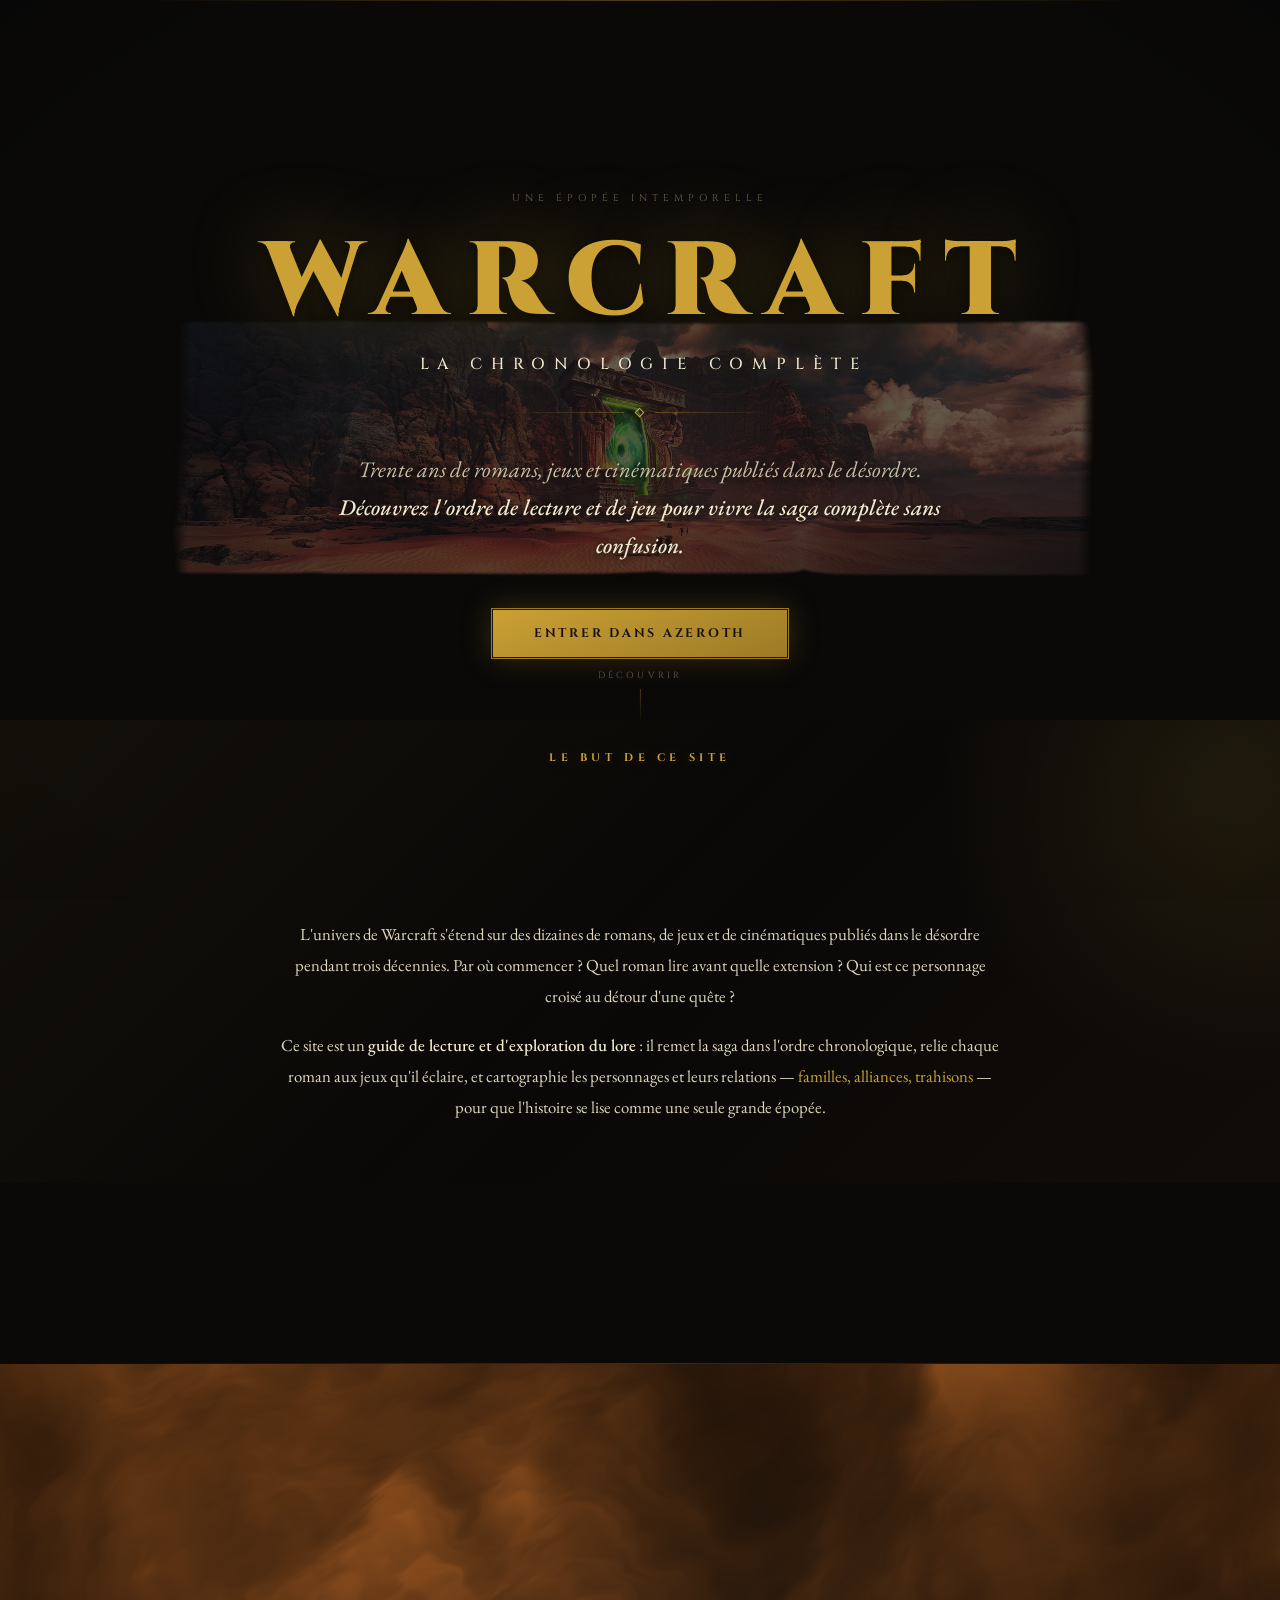
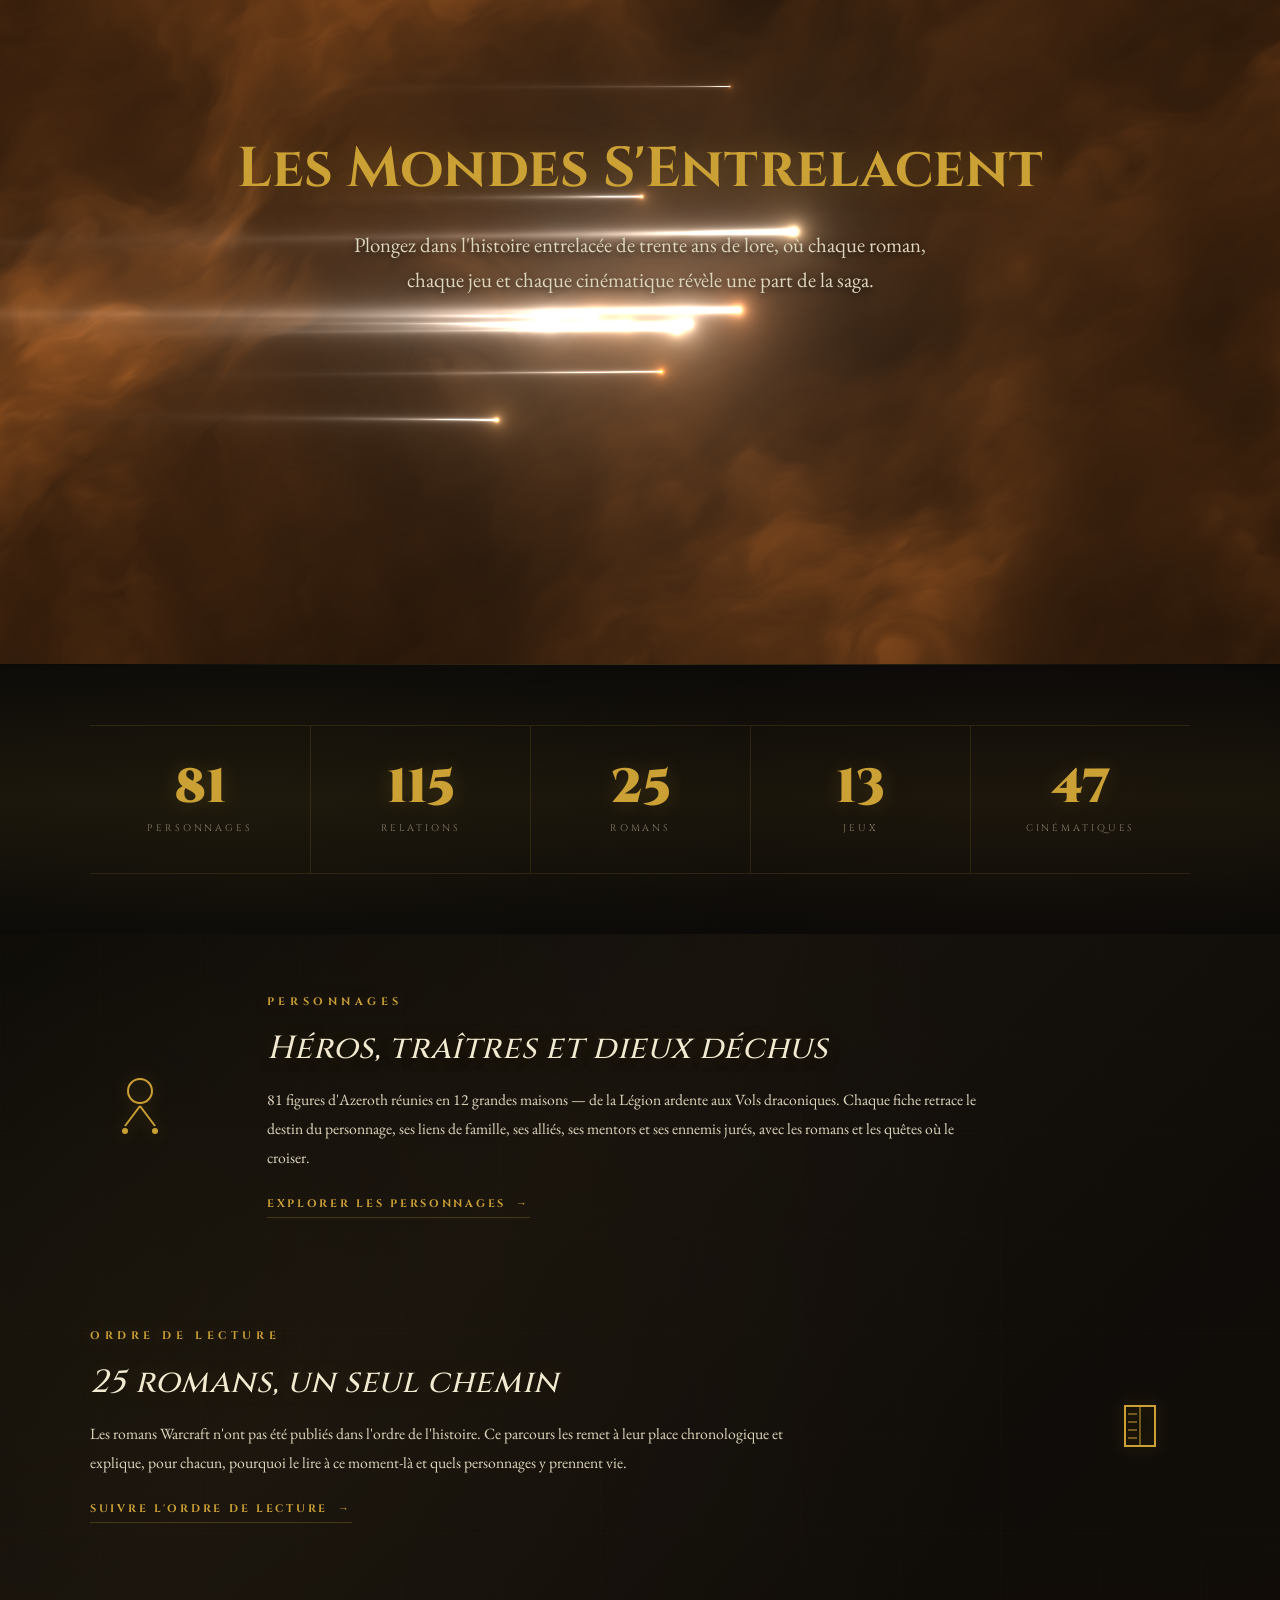
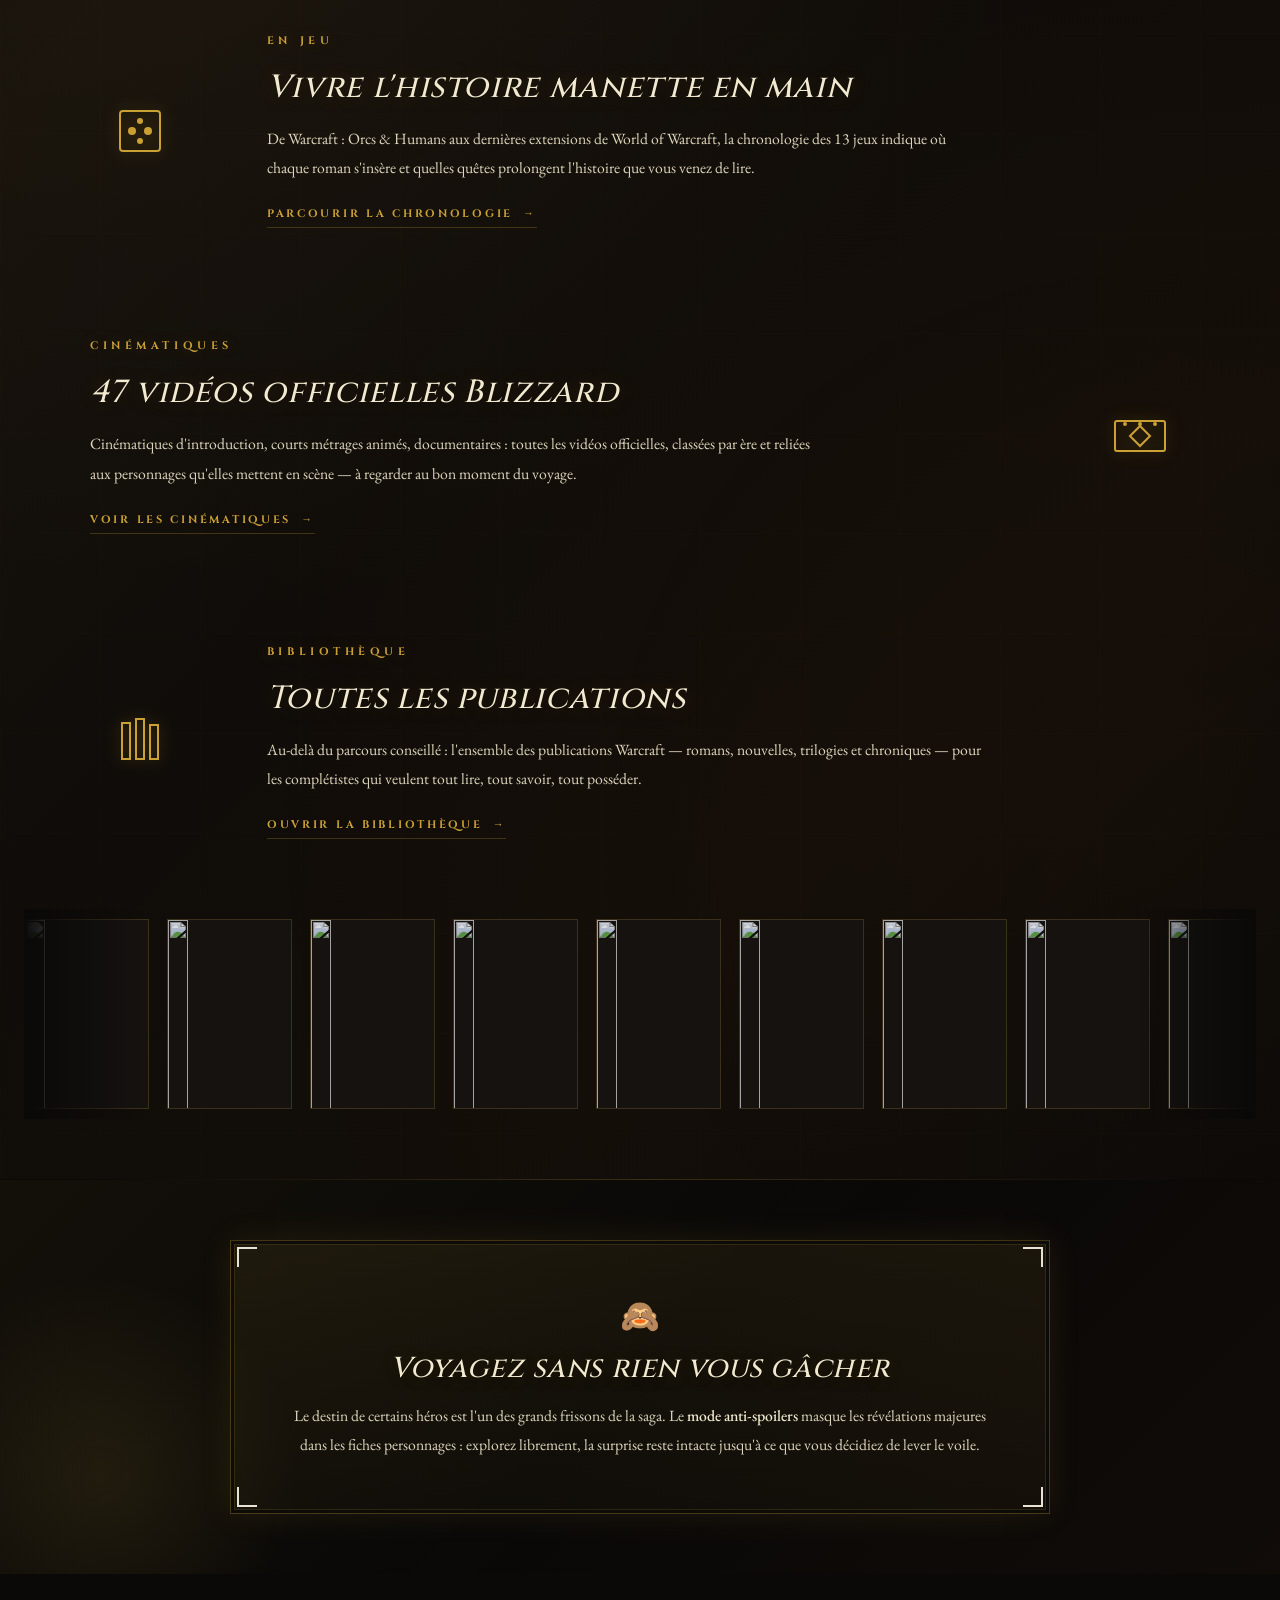
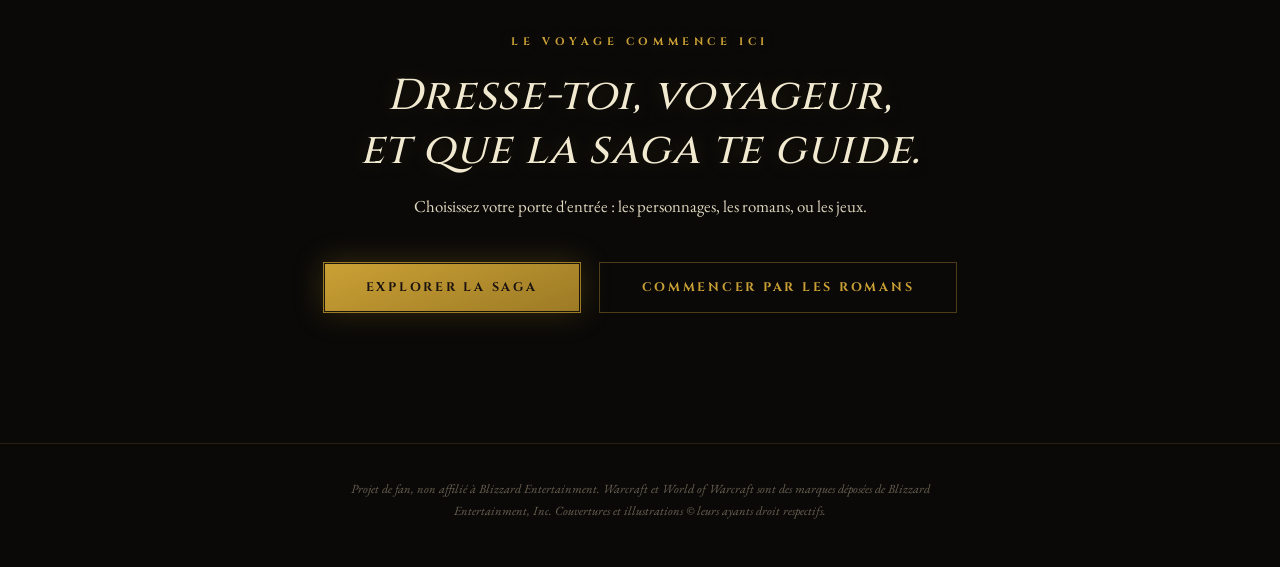
==== commit f9eb6ada: "Update settings and add chapter icons" ====
--- a/index.html
+++ b/index.html
@@ -122,6 +122,10 @@
   background:linear-gradient(135deg,rgba(203,161,53,.05) 0%,transparent 50%,rgba(139,69,19,.05) 100%);
   position:relative;
   overflow:hidden;
+  padding-top:30px;
+  padding-bottom:60px;
+  margin-top:-180px;
+  margin-bottom:180px;
 }
 #but::before{
   content:'';position:absolute;top:-50%;right:-20%;width:600px;height:600px;
@@ -156,19 +160,23 @@
 
 /* ═══ CHAPITRES (features) ═══ */
 #chapitres{
-  background:linear-gradient(to bottom,
+  background:linear-gradient(135deg,
     rgba(10,9,8,1) 0%,
-    rgba(30,25,20,.3) 50%,
+    rgba(40,30,20,.4) 25%,
+    rgba(20,15,10,.6) 50%,
+    rgba(30,20,10,.4) 75%,
     rgba(10,9,8,1) 100%);
   position:relative;
 }
 #chapitres::before{
-  content:'';position:absolute;top:0;left:0;right:0;height:100%;
+  content:'';position:absolute;top:0;left:0;right:0;bottom:0;
   background-image:
+    radial-gradient(circle at 10% 20%, rgba(203,161,53,.08) 0%, transparent 50%),
+    radial-gradient(circle at 90% 80%, rgba(139,69,19,.08) 0%, transparent 50%),
     linear-gradient(90deg, rgba(203,161,53,.02) 1px, transparent 1px),
     linear-gradient(0deg, rgba(203,161,53,.02) 1px, transparent 1px);
-  background-size:100px 100px;
-  opacity:.5;pointer-events:none;
+  background-size:100% 100%, 100% 100%, 100px 100px, 100px 100px;
+  opacity:.6;pointer-events:none;
 }
 #chapitres .wrap{position:relative;z-index:1}
 .chapter{display:flex;align-items:center;gap:clamp(30px,6vw,80px);max-width:1100px;margin:0 auto;position:relative}
@@ -284,12 +292,12 @@
 <header class="hero">
   <canvas id="water-ripple-canvas"></canvas>
   <div class="hero-content">
-    <div class="hero-kicker">La saga · Les romans · Les jeux</div>
+    <div class="hero-kicker">Une épopée intemporelle</div>
     <h1>Warcraft</h1>
-    <div class="hero-sub">La Saga complète</div>
+    <div class="hero-sub">La Chronologie Complète</div>
     <div class="hero-divider"><span></span><i></i><span></span></div>
-    <p class="hero-tag">Trente ans d'histoire, vingt-cinq romans, treize jeux.<br>
-    <b>Un seul fil pour ne jamais se perdre en Azeroth.</b></p>
+    <p class="hero-tag">Trente ans de romans, jeux et cinématiques publiés dans le désordre.<br>
+    <b>Découvrez l'ordre de lecture et de jeu pour vivre la saga complète sans confusion.</b></p>
     <div class="hero-cta"><a class="btn" href="arbre-cytoscape.html">Entrer dans Azeroth</a></div>
     <a class="scroll-cue" href="#but">Découvrir</a>
   </div>
@@ -311,8 +319,8 @@
 <section id="shader-hero" style="position:relative;height:100vh;overflow:hidden;">
   <canvas id="animated-shader-canvas" style="position:absolute;top:0;left:0;width:100%;height:100%;display:block;"></canvas>
   <div style="position:absolute;inset:0;z-index:10;display:flex;flex-direction:column;align-items:center;justify-content:center;text-align:center;padding:40px 24px;">
-    <h2 style="font-family:'Cinzel',serif;font-size:clamp(2rem,5vw,3.5rem);font-weight:700;color:var(--gold);text-shadow:0 0 30px rgba(203,161,53,.3);margin-bottom:20px;">L'Univers Prend Vie</h2>
-    <p style="font-size:clamp(1rem,2vw,1.3rem);color:var(--body-text);max-width:600px;line-height:1.7;text-shadow:0 2px 8px rgba(0,0,0,.8);">Explorez les dimensions cachées d'Azeroth avec des visuels qui capturent l'essence même de la magie warcraft</p>
+    <h2 style="font-family:'Cinzel',serif;font-size:clamp(2rem,5vw,3.5rem);font-weight:700;color:var(--gold);text-shadow:0 0 30px rgba(203,161,53,.3);margin-bottom:20px;">Les Mondes S'Entrelacent</h2>
+    <p style="font-size:clamp(1rem,2vw,1.3rem);color:var(--body-text);max-width:600px;line-height:1.7;text-shadow:0 2px 8px rgba(0,0,0,.8);">Plongez dans l'histoire entrelacée de trente ans de lore, où chaque roman, chaque jeu et chaque cinématique révèle une part de la saga.</p>
   </div>
 </section>
 
@@ -431,6 +439,7 @@
 
 <script src="water-ripple.js"></script>
 <script src="animated-shader-hero.js"></script>
+<script src="chapter-icons.js"></script>
 <script>
 /* Initialiser le WaterRippleImage avec l'image dark-portal */
 console.log('Script initialized');
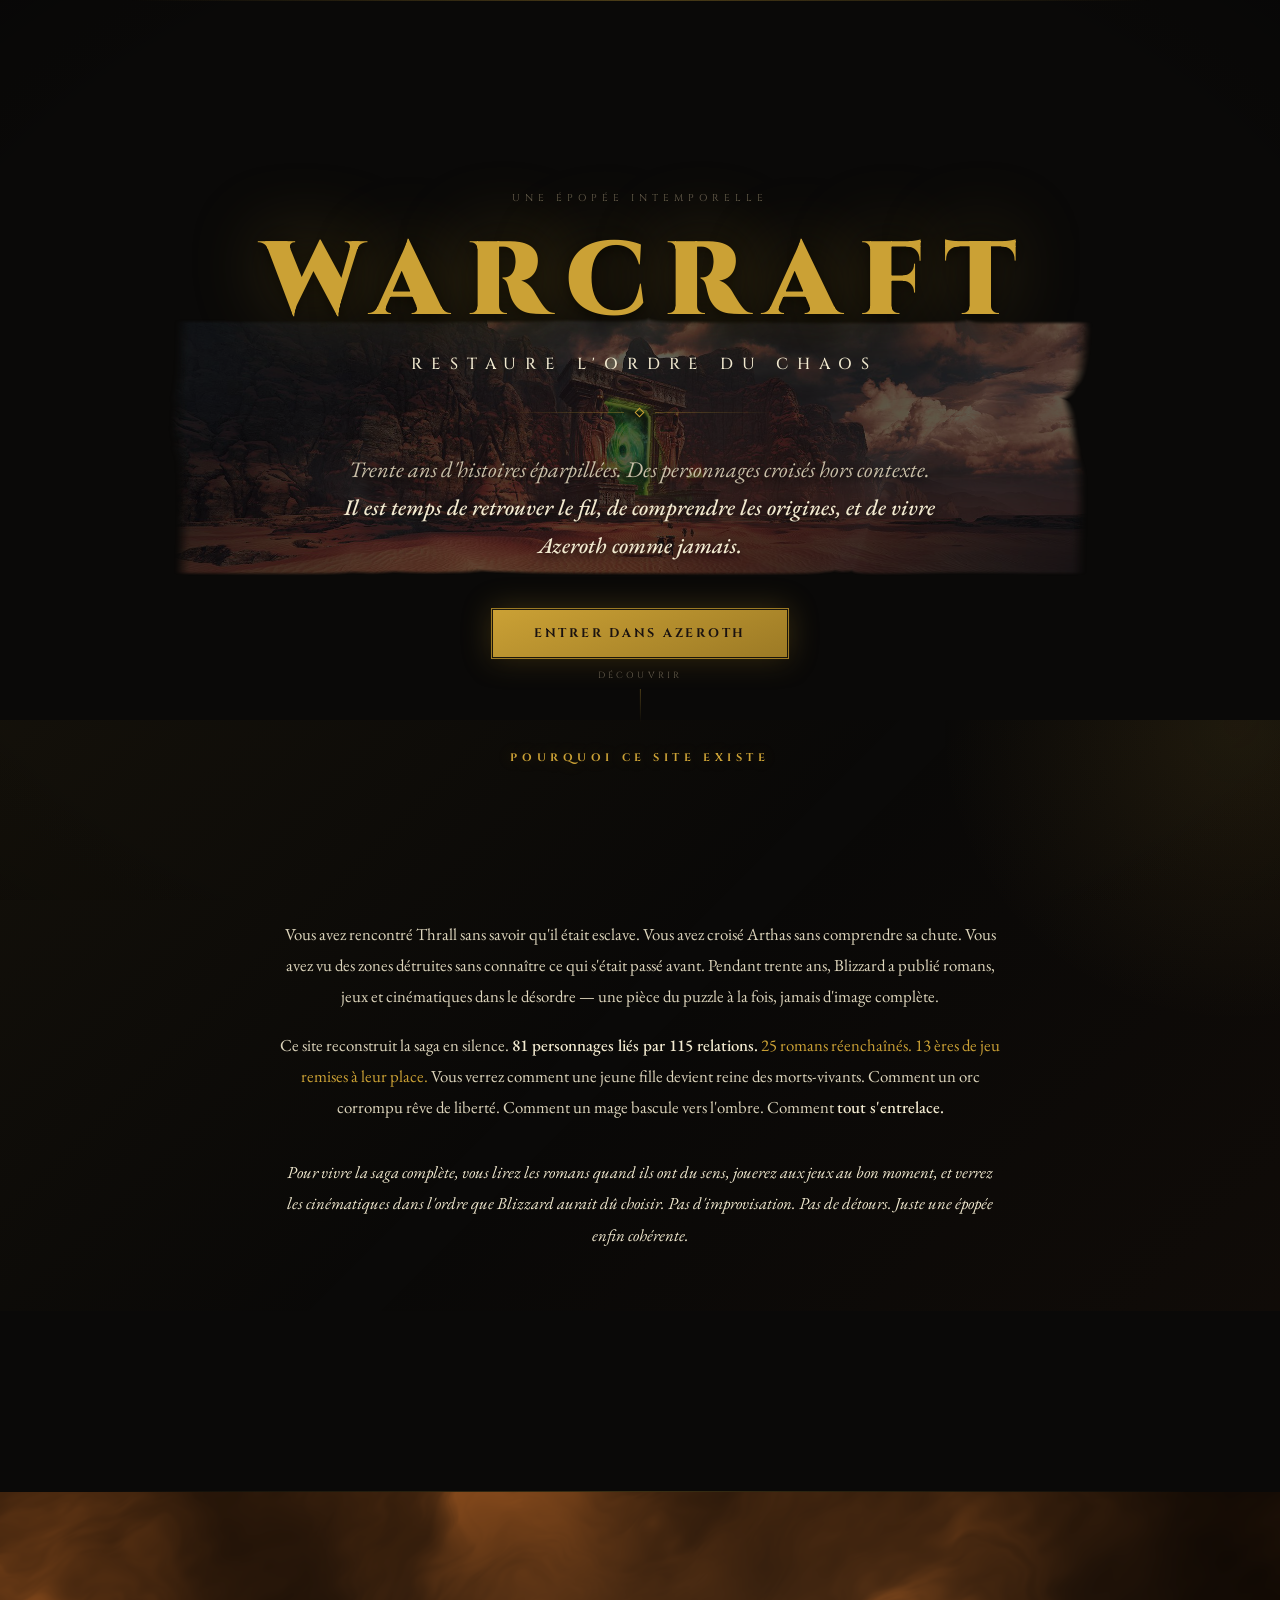
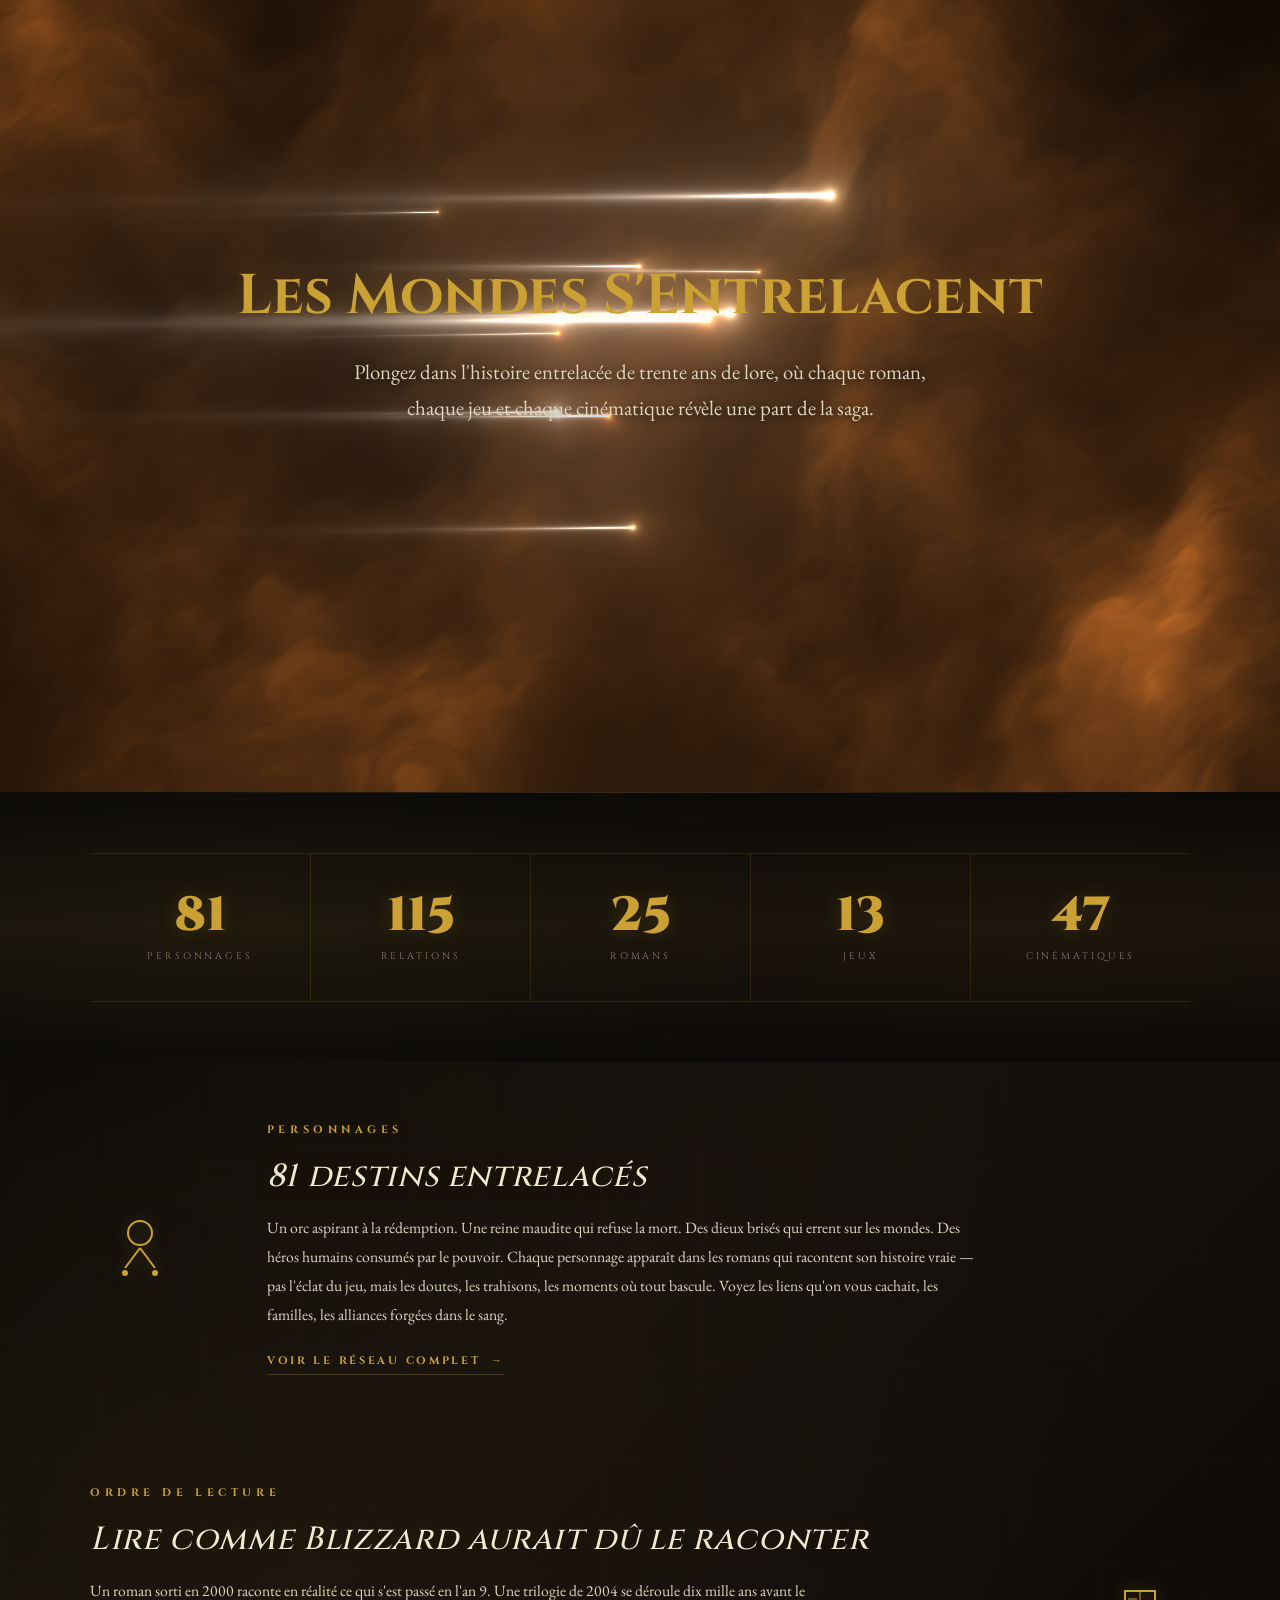
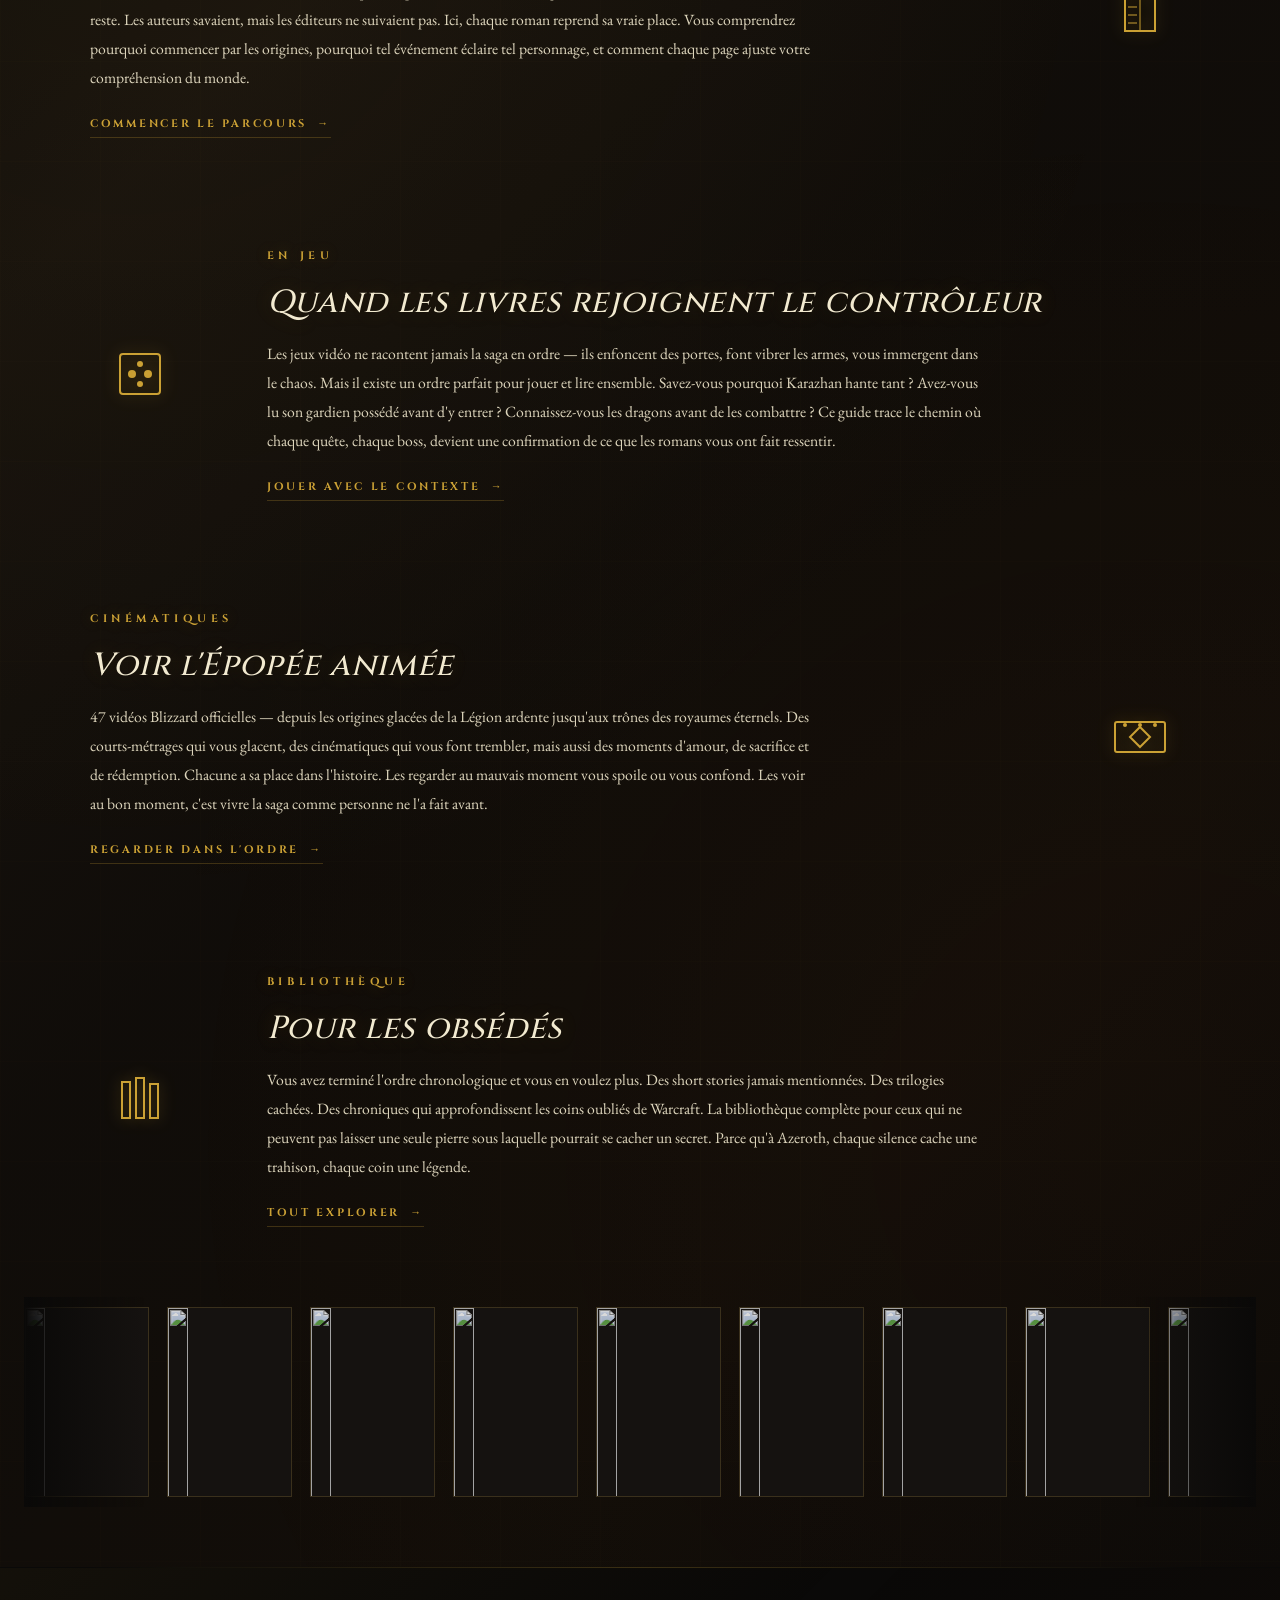
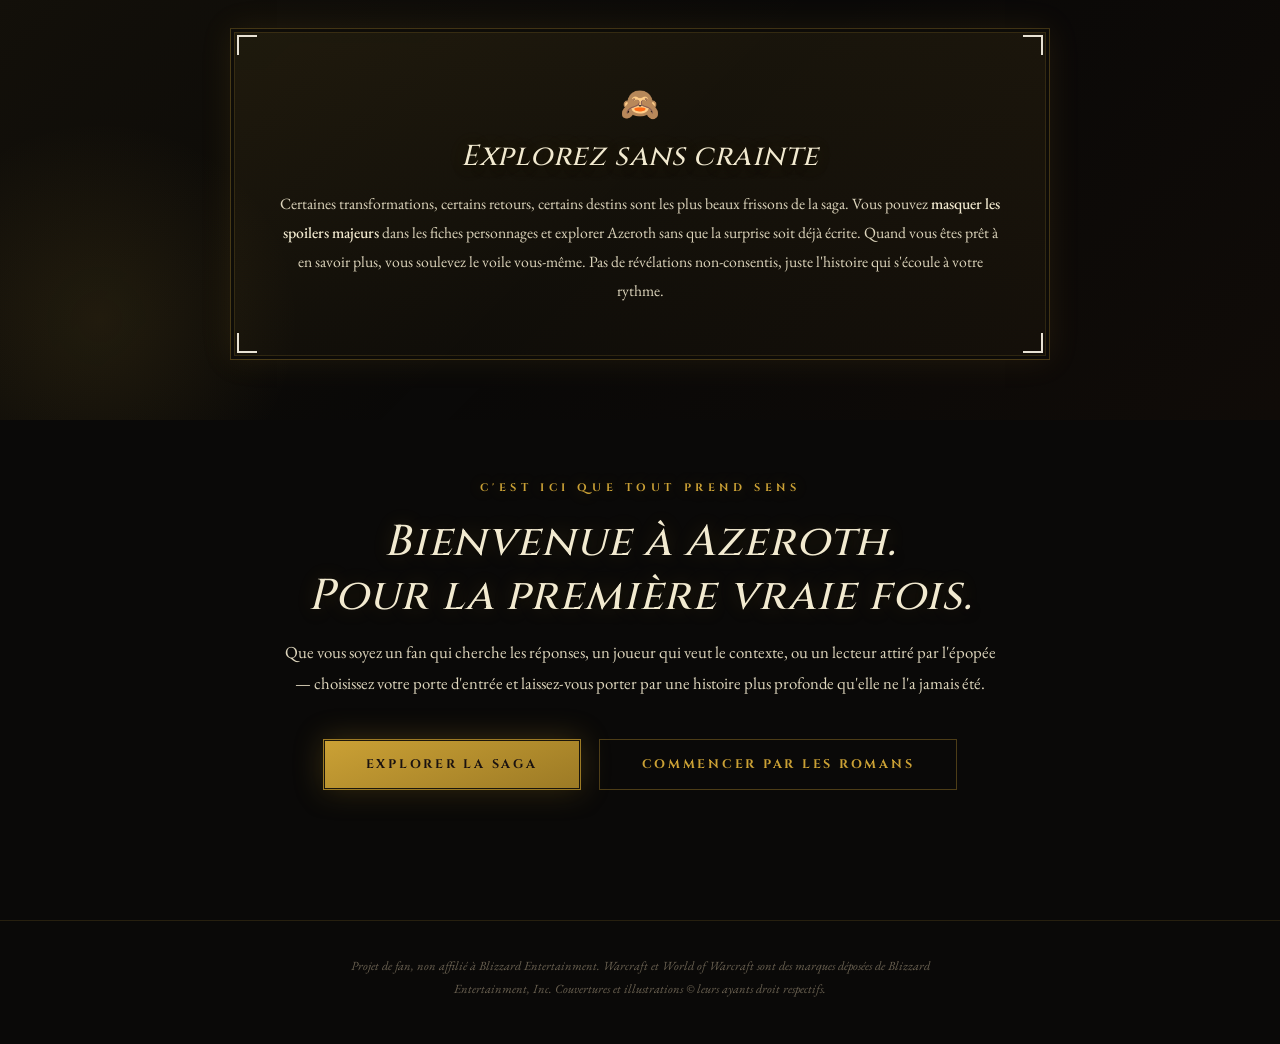
==== commit 47867a07: "Refactoriser la page d'accueil et corriger l'affichage du water-ripple - Réécrire tous les textes de" ====
--- a/index.html
+++ b/index.html
@@ -294,10 +294,10 @@
   <div class="hero-content">
     <div class="hero-kicker">Une épopée intemporelle</div>
     <h1>Warcraft</h1>
-    <div class="hero-sub">La Chronologie Complète</div>
+    <div class="hero-sub">Restaure l'Ordre du Chaos</div>
     <div class="hero-divider"><span></span><i></i><span></span></div>
-    <p class="hero-tag">Trente ans de romans, jeux et cinématiques publiés dans le désordre.<br>
-    <b>Découvrez l'ordre de lecture et de jeu pour vivre la saga complète sans confusion.</b></p>
+    <p class="hero-tag">Trente ans d'histoires éparpillées. Des personnages croisés hors contexte.<br>
+    <b>Il est temps de retrouver le fil, de comprendre les origines, et de vivre Azeroth comme jamais.</b></p>
     <div class="hero-cta"><a class="btn" href="arbre-cytoscape.html">Entrer dans Azeroth</a></div>
     <a class="scroll-cue" href="#but">Découvrir</a>
   </div>
@@ -306,10 +306,11 @@
 <!-- ═══ LE BUT ═══ -->
 <section id="but">
   <div class="wrap reveal">
-    <div class="kicker">Le but de ce site</div>
-    <h2 class="headline">Toute l'histoire d'Azeroth,<br>enfin dans l'ordre.</h2>
-    <p class="prose">L'univers de Warcraft s'étend sur des dizaines de romans, de jeux et de cinématiques publiés dans le désordre pendant trois décennies. Par où commencer&nbsp;? Quel roman lire avant quelle extension&nbsp;? Qui est ce personnage croisé au détour d'une quête&nbsp;?</p>
-    <p class="prose">Ce site est un <b>guide de lecture et d'exploration du lore</b>&nbsp;: il remet la saga dans l'ordre chronologique, relie chaque roman aux jeux qu'il éclaire, et cartographie les personnages et leurs relations — <span class="g">familles, alliances, trahisons</span> — pour que l'histoire se lise comme une seule grande épopée.</p>
+    <div class="kicker">Pourquoi ce site existe</div>
+    <h2 class="headline">Azeroth raconte une seule histoire.<br>Mais personne n'a eu le contexte.</h2>
+    <p class="prose">Vous avez rencontré Thrall sans savoir qu'il était esclave. Vous avez croisé Arthas sans comprendre sa chute. Vous avez vu des zones détruites sans connaître ce qui s'était passé avant. Pendant trente ans, Blizzard a publié romans, jeux et cinématiques dans le désordre — une pièce du puzzle à la fois, jamais d'image complète.</p>
+    <p class="prose">Ce site reconstruit la saga en silence. <b>81 personnages liés par 115 relations.</b> <span class="g">25 romans réenchaînés. 13 ères de jeu remises à leur place.</span> Vous verrez comment une jeune fille devient reine des morts-vivants. Comment un orc corrompu rêve de liberté. Comment un mage bascule vers l'ombre. Comment <b>tout s'entrelace.</b></p>
+    <p class="prose" style="margin-top: 34px; font-style: italic; color: var(--ink-bright);">Pour vivre la saga complète, vous lirez les romans quand ils ont du sens, jouerez aux jeux au bon moment, et verrez les cinématiques dans l'ordre que Blizzard aurait dû choisir. Pas d'improvisation. Pas de détours. Juste une épopée enfin cohérente.</p>
   </div>
 </section>
 
@@ -345,9 +346,9 @@
     <div class="ch-num">I</div>
     <div class="ch-body">
       <div class="kicker">Personnages</div>
-      <h3 class="headline">Héros, traîtres et dieux déchus</h3>
-      <p class="prose">81 figures d'Azeroth réunies en 12 grandes maisons — de la Légion ardente aux Vols draconiques. Chaque fiche retrace le destin du personnage, ses liens de famille, ses alliés, ses mentors et ses ennemis jurés, avec les romans et les quêtes où le croiser.</p>
-      <a class="ch-link" href="arbre-cytoscape.html#tree">Explorer les personnages</a>
+      <h3 class="headline">81 destins entrelacés</h3>
+      <p class="prose">Un orc aspirant à la rédemption. Une reine maudite qui refuse la mort. Des dieux brisés qui errent sur les mondes. Des héros humains consumés par le pouvoir. Chaque personnage apparaît dans les romans qui racontent son histoire vraie — pas l'éclat du jeu, mais les doutes, les trahisons, les moments où tout bascule. Voyez les liens qu'on vous cachait, les familles, les alliances forgées dans le sang.</p>
+      <a class="ch-link" href="arbre-cytoscape.html#tree">Voir le réseau complet</a>
     </div>
   </div>
 
@@ -355,9 +356,9 @@
     <div class="ch-num">II</div>
     <div class="ch-body">
       <div class="kicker">Ordre de lecture</div>
-      <h3 class="headline">25 romans, un seul chemin</h3>
-      <p class="prose">Les romans Warcraft n'ont pas été publiés dans l'ordre de l'histoire. Ce parcours les remet à leur place chronologique et explique, pour chacun, pourquoi le lire à ce moment-là et quels personnages y prennent vie.</p>
-      <a class="ch-link" href="arbre-cytoscape.html#books">Suivre l'ordre de lecture</a>
+      <h3 class="headline">Lire comme Blizzard aurait dû le raconter</h3>
+      <p class="prose">Un roman sorti en 2000 raconte en réalité ce qui s'est passé en l'an 9. Une trilogie de 2004 se déroule dix mille ans avant le reste. Les auteurs savaient, mais les éditeurs ne suivaient pas. Ici, chaque roman reprend sa vraie place. Vous comprendrez pourquoi commencer par les origines, pourquoi tel événement éclaire tel personnage, et comment chaque page ajuste votre compréhension du monde.</p>
+      <a class="ch-link" href="arbre-cytoscape.html#books">Commencer le parcours</a>
     </div>
   </div>
 
@@ -365,9 +366,9 @@
     <div class="ch-num">III</div>
     <div class="ch-body">
       <div class="kicker">En jeu</div>
-      <h3 class="headline">Vivre l'histoire manette en main</h3>
-      <p class="prose">De Warcraft&nbsp;: Orcs &amp; Humans aux dernières extensions de World of Warcraft, la chronologie des 13 jeux indique où chaque roman s'insère et quelles quêtes prolongent l'histoire que vous venez de lire.</p>
-      <a class="ch-link" href="arbre-cytoscape.html#game">Parcourir la chronologie</a>
+      <h3 class="headline">Quand les livres rejoignent le contrôleur</h3>
+      <p class="prose">Les jeux vidéo ne racontent jamais la saga en ordre — ils enfoncent des portes, font vibrer les armes, vous immergent dans le chaos. Mais il existe un ordre parfait pour jouer et lire ensemble. Savez-vous pourquoi Karazhan hante tant&nbsp;? Avez-vous lu son gardien possédé avant d'y entrer&nbsp;? Connaissez-vous les dragons avant de les combattre&nbsp;? Ce guide trace le chemin où chaque quête, chaque boss, devient une confirmation de ce que les romans vous ont fait ressentir.</p>
+      <a class="ch-link" href="arbre-cytoscape.html#game">Jouer avec le contexte</a>
     </div>
   </div>
 
@@ -375,9 +376,9 @@
     <div class="ch-num">IV</div>
     <div class="ch-body">
       <div class="kicker">Cinématiques</div>
-      <h3 class="headline">47 vidéos officielles Blizzard</h3>
-      <p class="prose">Cinématiques d'introduction, courts métrages animés, documentaires&nbsp;: toutes les vidéos officielles, classées par ère et reliées aux personnages qu'elles mettent en scène — à regarder au bon moment du voyage.</p>
-      <a class="ch-link" href="arbre-cytoscape.html#videos">Voir les cinématiques</a>
+      <h3 class="headline">Voir l'Épopée animée</h3>
+      <p class="prose">47 vidéos Blizzard officielles — depuis les origines glacées de la Légion ardente jusqu'aux trônes des royaumes éternels. Des courts-métrages qui vous glacent, des cinématiques qui vous font trembler, mais aussi des moments d'amour, de sacrifice et de rédemption. Chacune a sa place dans l'histoire. Les regarder au mauvais moment vous spoile ou vous confond. Les voir au bon moment, c'est vivre la saga comme personne ne l'a fait avant.</p>
+      <a class="ch-link" href="arbre-cytoscape.html#videos">Regarder dans l'ordre</a>
     </div>
   </div>
 
@@ -385,9 +386,9 @@
     <div class="ch-num">V</div>
     <div class="ch-body">
       <div class="kicker">Bibliothèque</div>
-      <h3 class="headline">Toutes les publications</h3>
-      <p class="prose">Au-delà du parcours conseillé&nbsp;: l'ensemble des publications Warcraft — romans, nouvelles, trilogies et chroniques — pour les complétistes qui veulent tout lire, tout savoir, tout posséder.</p>
-      <a class="ch-link" href="arbre-cytoscape.html#lib">Ouvrir la bibliothèque</a>
+      <h3 class="headline">Pour les obsédés</h3>
+      <p class="prose">Vous avez terminé l'ordre chronologique et vous en voulez plus. Des short stories jamais mentionnées. Des trilogies cachées. Des chroniques qui approfondissent les coins oubliés de Warcraft. La bibliothèque complète pour ceux qui ne peuvent pas laisser une seule pierre sous laquelle pourrait se cacher un secret. Parce qu'à Azeroth, chaque silence cache une trahison, chaque coin une légende.</p>
+      <a class="ch-link" href="arbre-cytoscape.html#lib">Tout explorer</a>
     </div>
   </div>
 
@@ -415,17 +416,17 @@
   <div class="spoiler-box reveal">
     <i class="corner tl"></i><i class="corner tr"></i><i class="corner bl"></i><i class="corner br"></i>
     <div class="emoji">🙈</div>
-    <h3 class="headline">Voyagez sans rien vous gâcher</h3>
-    <p class="prose">Le destin de certains héros est l'un des grands frissons de la saga. Le <b>mode anti-spoilers</b> masque les révélations majeures dans les fiches personnages&nbsp;: explorez librement, la surprise reste intacte jusqu'à ce que vous décidiez de lever le voile.</p>
+    <h3 class="headline">Explorez sans crainte</h3>
+    <p class="prose">Certaines transformations, certains retours, certains destins sont les plus beaux frissons de la saga. Vous pouvez <b>masquer les spoilers majeurs</b> dans les fiches personnages et explorer Azeroth sans que la surprise soit déjà écrite. Quand vous êtes prêt à en savoir plus, vous soulevez le voile vous-même. Pas de révélations non-consentis, juste l'histoire qui s'écoule à votre rythme.</p>
   </div>
 </section>
 
 <!-- ═══ FINAL ═══ -->
 <section id="final">
   <div class="wrap reveal">
-    <div class="kicker">Le voyage commence ici</div>
-    <h2 class="headline">Dresse-toi, voyageur,<br>et que la saga te guide.</h2>
-    <p class="prose">Choisissez votre porte d'entrée&nbsp;: les personnages, les romans, ou les jeux.</p>
+    <div class="kicker">C'est ici que tout prend sens</div>
+    <h2 class="headline">Bienvenue à Azeroth.<br>Pour la première vraie fois.</h2>
+    <p class="prose">Que vous soyez un fan qui cherche les réponses, un joueur qui veut le contexte, ou un lecteur attiré par l'épopée — choisissez votre porte d'entrée et laissez-vous porter par une histoire plus profonde qu'elle ne l'a jamais été.</p>
     <div class="cta-row">
       <a class="btn" href="arbre-cytoscape.html">Explorer la saga</a>
       <a class="btn ghost" href="arbre-cytoscape.html#books">Commencer par les romans</a>
@@ -457,7 +458,7 @@
   console.log('initWaterRipple called');
   setTimeout(function() {
     console.log('Creating WaterRippleImage instance');
-    const imagePath = './assets/characters/dark-portal.jpg';
+    const imagePath = 'assets/characters/dark-portal.jpg';
 
     try {
       new WaterRippleImage('#water-ripple-canvas', {
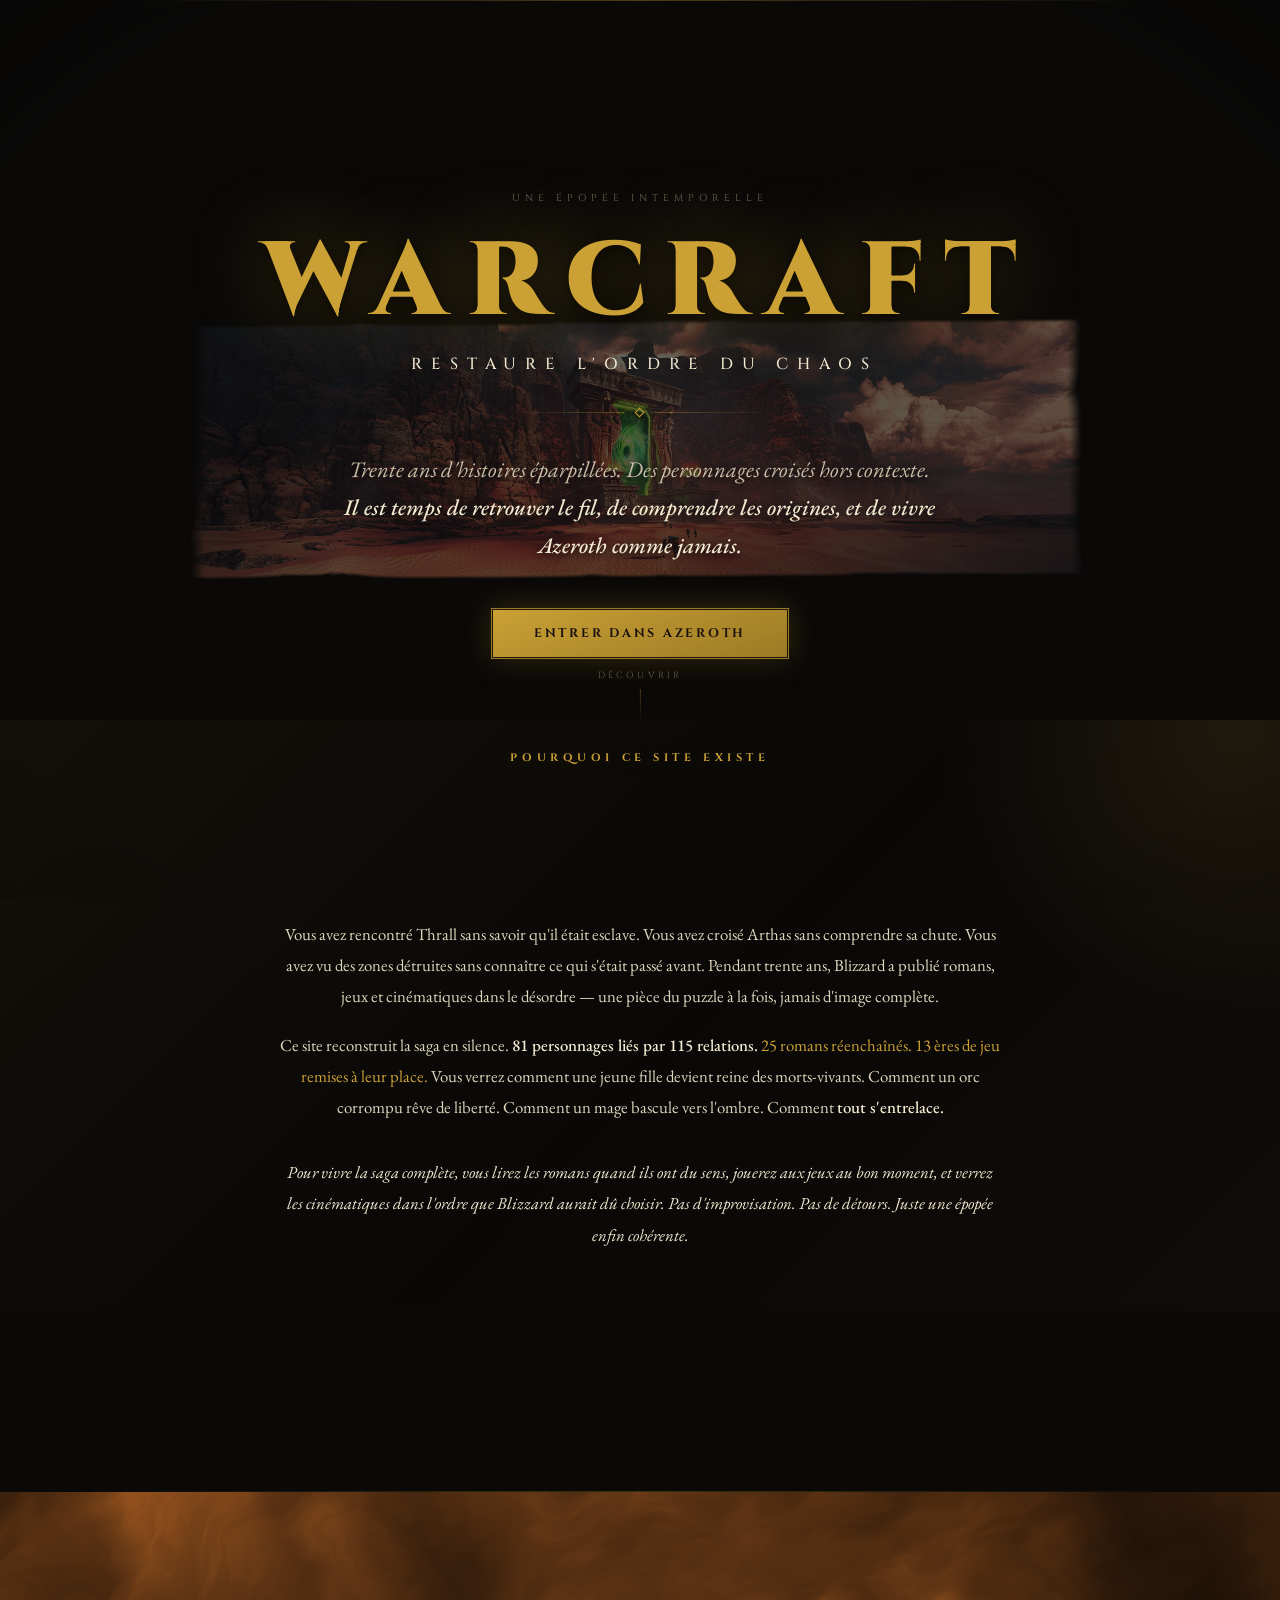
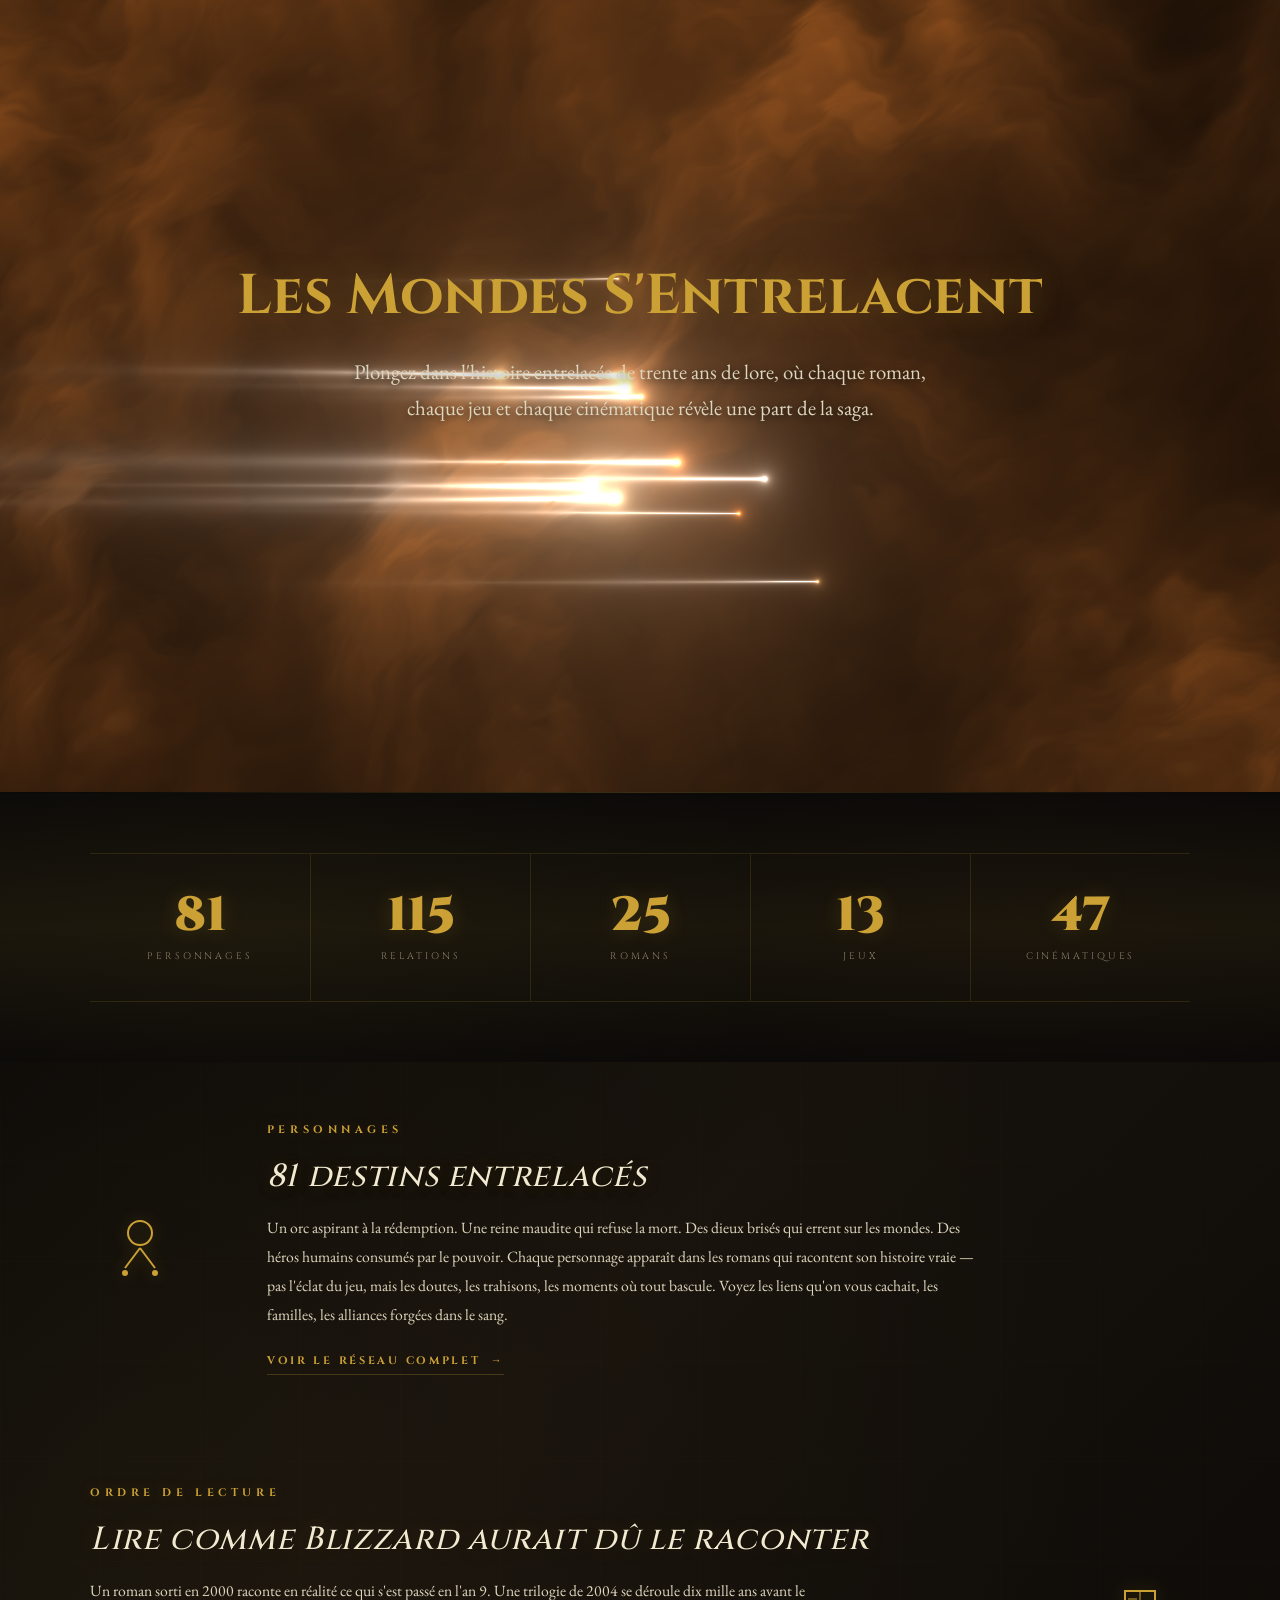
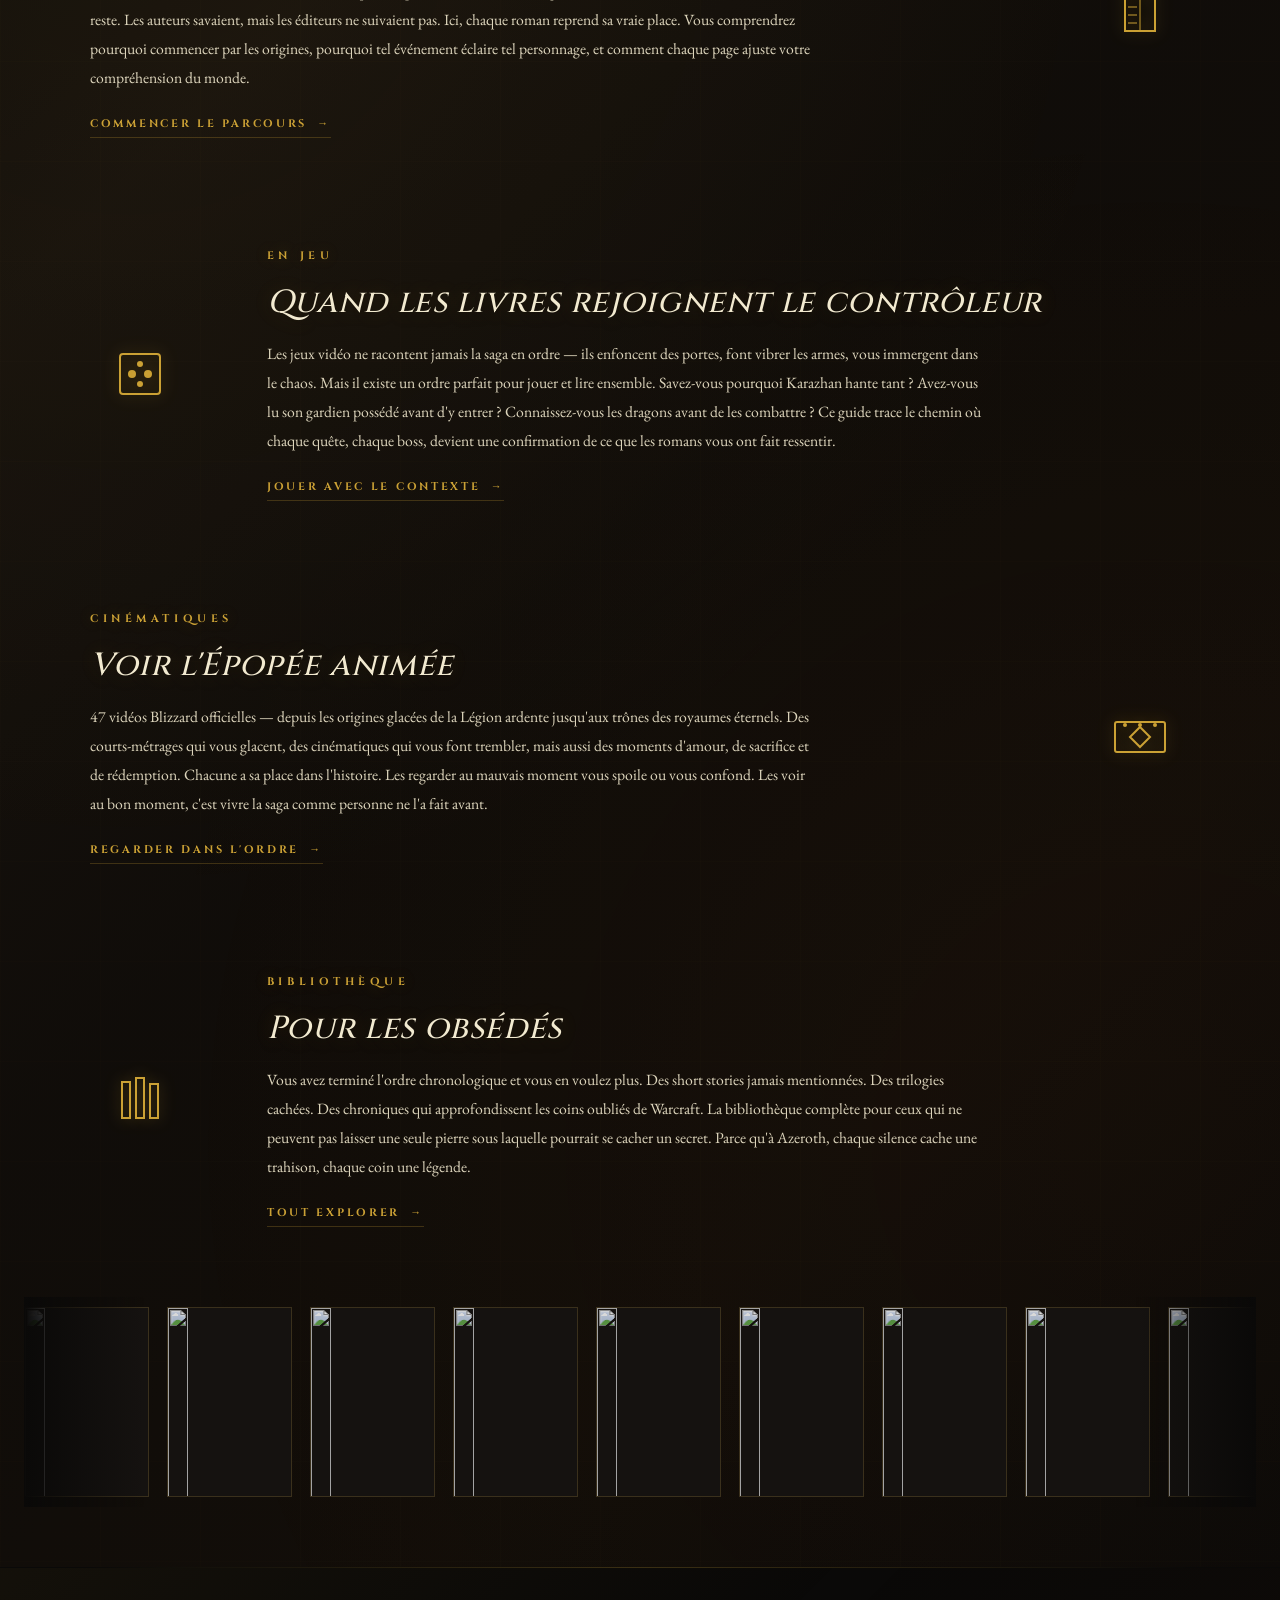
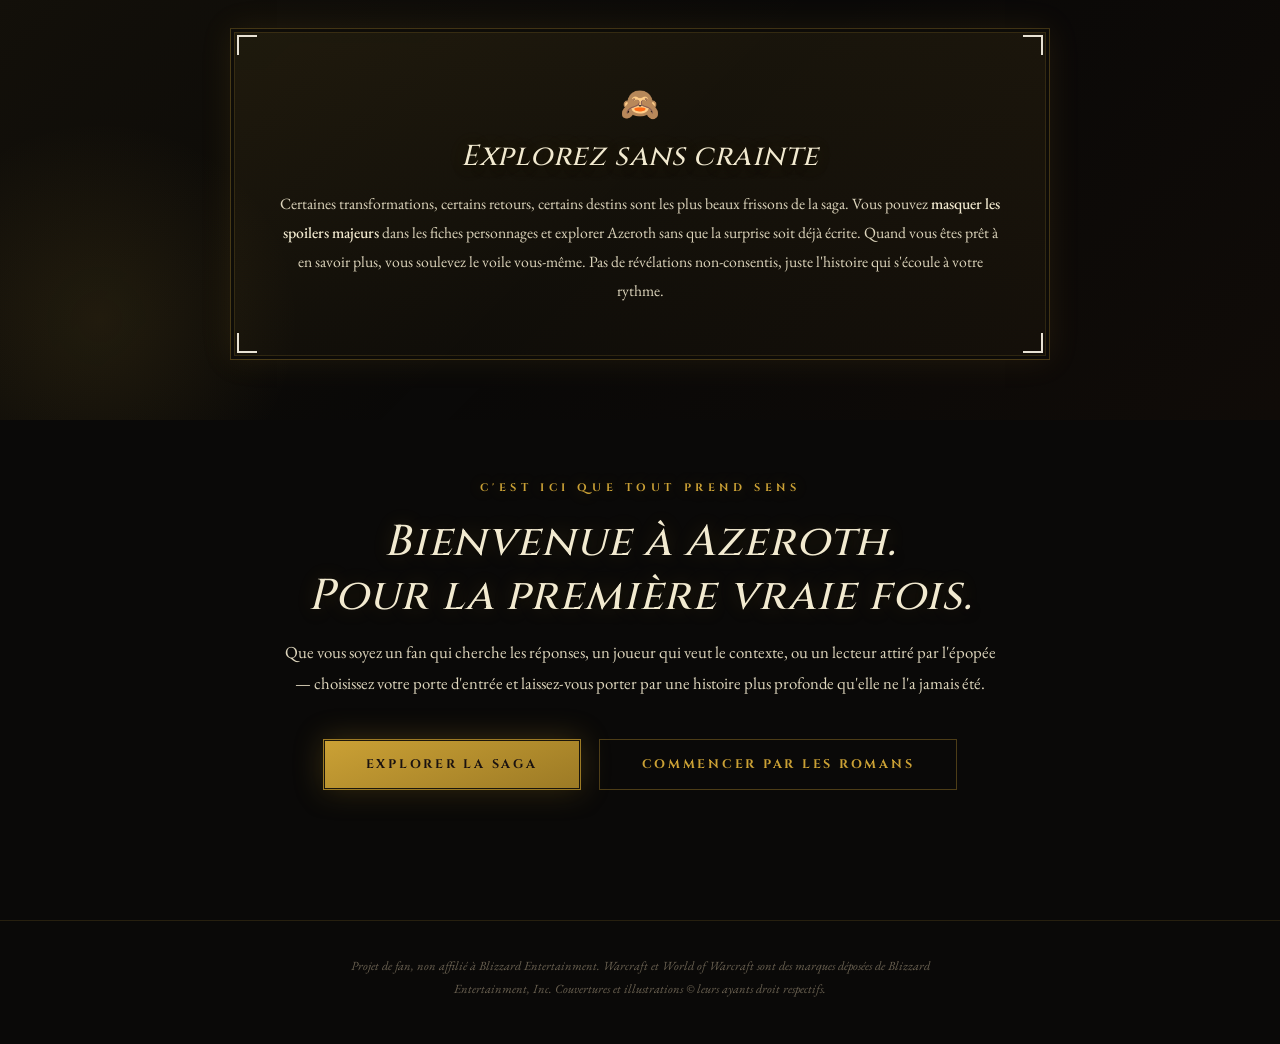
==== commit c8b3b0c8: "Séparer le site en une page HTML par section + pages personnage dédiées - Nouvelles pages: personnag" ====
--- a/index.html
+++ b/index.html
@@ -298,7 +298,7 @@
     <div class="hero-divider"><span></span><i></i><span></span></div>
     <p class="hero-tag">Trente ans d'histoires éparpillées. Des personnages croisés hors contexte.<br>
     <b>Il est temps de retrouver le fil, de comprendre les origines, et de vivre Azeroth comme jamais.</b></p>
-    <div class="hero-cta"><a class="btn" href="arbre-cytoscape.html">Entrer dans Azeroth</a></div>
+    <div class="hero-cta"><a class="btn" href="personnages.html">Entrer dans Azeroth</a></div>
     <a class="scroll-cue" href="#but">Découvrir</a>
   </div>
 </header>
@@ -348,7 +348,7 @@
       <div class="kicker">Personnages</div>
       <h3 class="headline">81 destins entrelacés</h3>
       <p class="prose">Un orc aspirant à la rédemption. Une reine maudite qui refuse la mort. Des dieux brisés qui errent sur les mondes. Des héros humains consumés par le pouvoir. Chaque personnage apparaît dans les romans qui racontent son histoire vraie — pas l'éclat du jeu, mais les doutes, les trahisons, les moments où tout bascule. Voyez les liens qu'on vous cachait, les familles, les alliances forgées dans le sang.</p>
-      <a class="ch-link" href="arbre-cytoscape.html#tree">Voir le réseau complet</a>
+      <a class="ch-link" href="personnages.html">Voir le réseau complet</a>
     </div>
   </div>
 
@@ -358,7 +358,7 @@
       <div class="kicker">Ordre de lecture</div>
       <h3 class="headline">Lire comme Blizzard aurait dû le raconter</h3>
       <p class="prose">Un roman sorti en 2000 raconte en réalité ce qui s'est passé en l'an 9. Une trilogie de 2004 se déroule dix mille ans avant le reste. Les auteurs savaient, mais les éditeurs ne suivaient pas. Ici, chaque roman reprend sa vraie place. Vous comprendrez pourquoi commencer par les origines, pourquoi tel événement éclaire tel personnage, et comment chaque page ajuste votre compréhension du monde.</p>
-      <a class="ch-link" href="arbre-cytoscape.html#books">Commencer le parcours</a>
+      <a class="ch-link" href="livres.html">Commencer le parcours</a>
     </div>
   </div>
 
@@ -368,7 +368,7 @@
       <div class="kicker">En jeu</div>
       <h3 class="headline">Quand les livres rejoignent le contrôleur</h3>
       <p class="prose">Les jeux vidéo ne racontent jamais la saga en ordre — ils enfoncent des portes, font vibrer les armes, vous immergent dans le chaos. Mais il existe un ordre parfait pour jouer et lire ensemble. Savez-vous pourquoi Karazhan hante tant&nbsp;? Avez-vous lu son gardien possédé avant d'y entrer&nbsp;? Connaissez-vous les dragons avant de les combattre&nbsp;? Ce guide trace le chemin où chaque quête, chaque boss, devient une confirmation de ce que les romans vous ont fait ressentir.</p>
-      <a class="ch-link" href="arbre-cytoscape.html#game">Jouer avec le contexte</a>
+      <a class="ch-link" href="jeu.html">Jouer avec le contexte</a>
     </div>
   </div>
 
@@ -378,7 +378,7 @@
       <div class="kicker">Cinématiques</div>
       <h3 class="headline">Voir l'Épopée animée</h3>
       <p class="prose">47 vidéos Blizzard officielles — depuis les origines glacées de la Légion ardente jusqu'aux trônes des royaumes éternels. Des courts-métrages qui vous glacent, des cinématiques qui vous font trembler, mais aussi des moments d'amour, de sacrifice et de rédemption. Chacune a sa place dans l'histoire. Les regarder au mauvais moment vous spoile ou vous confond. Les voir au bon moment, c'est vivre la saga comme personne ne l'a fait avant.</p>
-      <a class="ch-link" href="arbre-cytoscape.html#videos">Regarder dans l'ordre</a>
+      <a class="ch-link" href="cinematiques.html">Regarder dans l'ordre</a>
     </div>
   </div>
 
@@ -388,7 +388,7 @@
       <div class="kicker">Bibliothèque</div>
       <h3 class="headline">Pour les obsédés</h3>
       <p class="prose">Vous avez terminé l'ordre chronologique et vous en voulez plus. Des short stories jamais mentionnées. Des trilogies cachées. Des chroniques qui approfondissent les coins oubliés de Warcraft. La bibliothèque complète pour ceux qui ne peuvent pas laisser une seule pierre sous laquelle pourrait se cacher un secret. Parce qu'à Azeroth, chaque silence cache une trahison, chaque coin une légende.</p>
-      <a class="ch-link" href="arbre-cytoscape.html#lib">Tout explorer</a>
+      <a class="ch-link" href="bibliotheque.html">Tout explorer</a>
     </div>
   </div>
 
@@ -428,8 +428,8 @@
     <h2 class="headline">Bienvenue à Azeroth.<br>Pour la première vraie fois.</h2>
     <p class="prose">Que vous soyez un fan qui cherche les réponses, un joueur qui veut le contexte, ou un lecteur attiré par l'épopée — choisissez votre porte d'entrée et laissez-vous porter par une histoire plus profonde qu'elle ne l'a jamais été.</p>
     <div class="cta-row">
-      <a class="btn" href="arbre-cytoscape.html">Explorer la saga</a>
-      <a class="btn ghost" href="arbre-cytoscape.html#books">Commencer par les romans</a>
+      <a class="btn" href="personnages.html">Explorer la saga</a>
+      <a class="btn ghost" href="livres.html">Commencer par les romans</a>
     </div>
   </div>
 </section>
